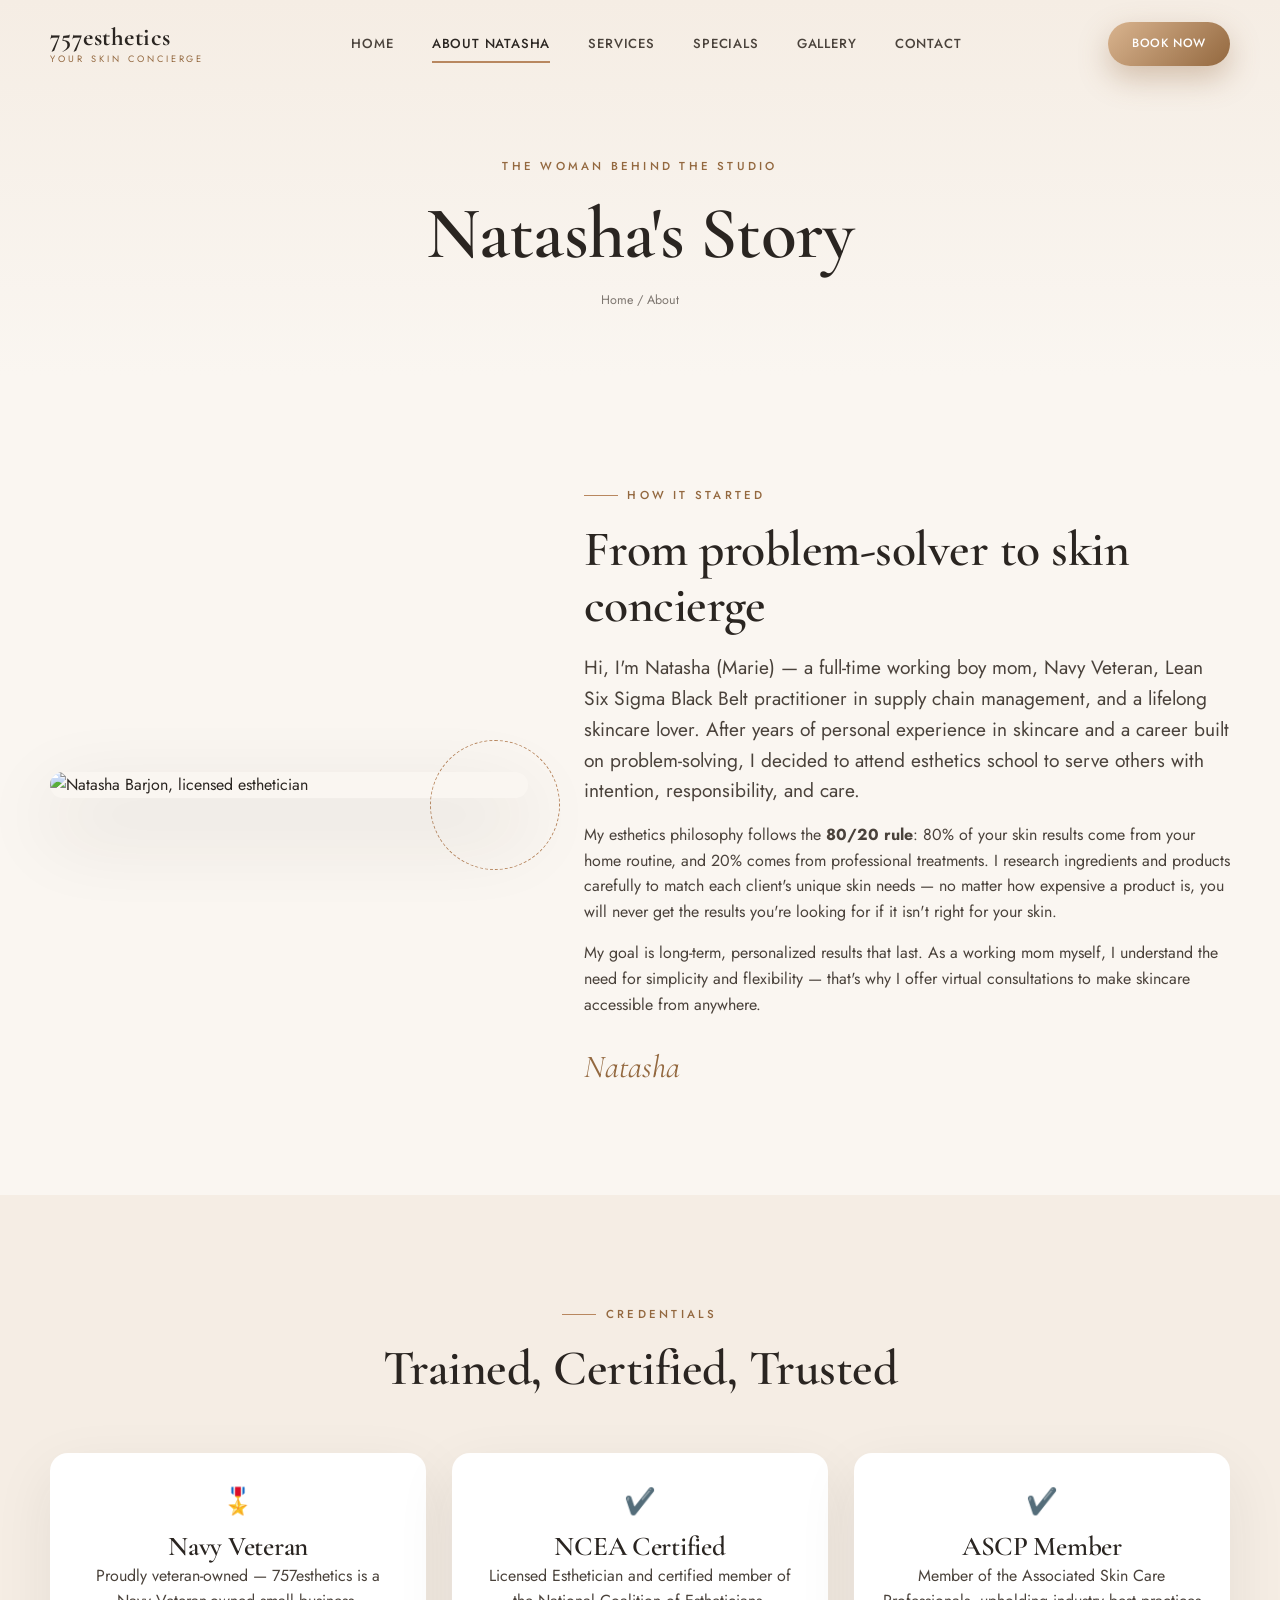
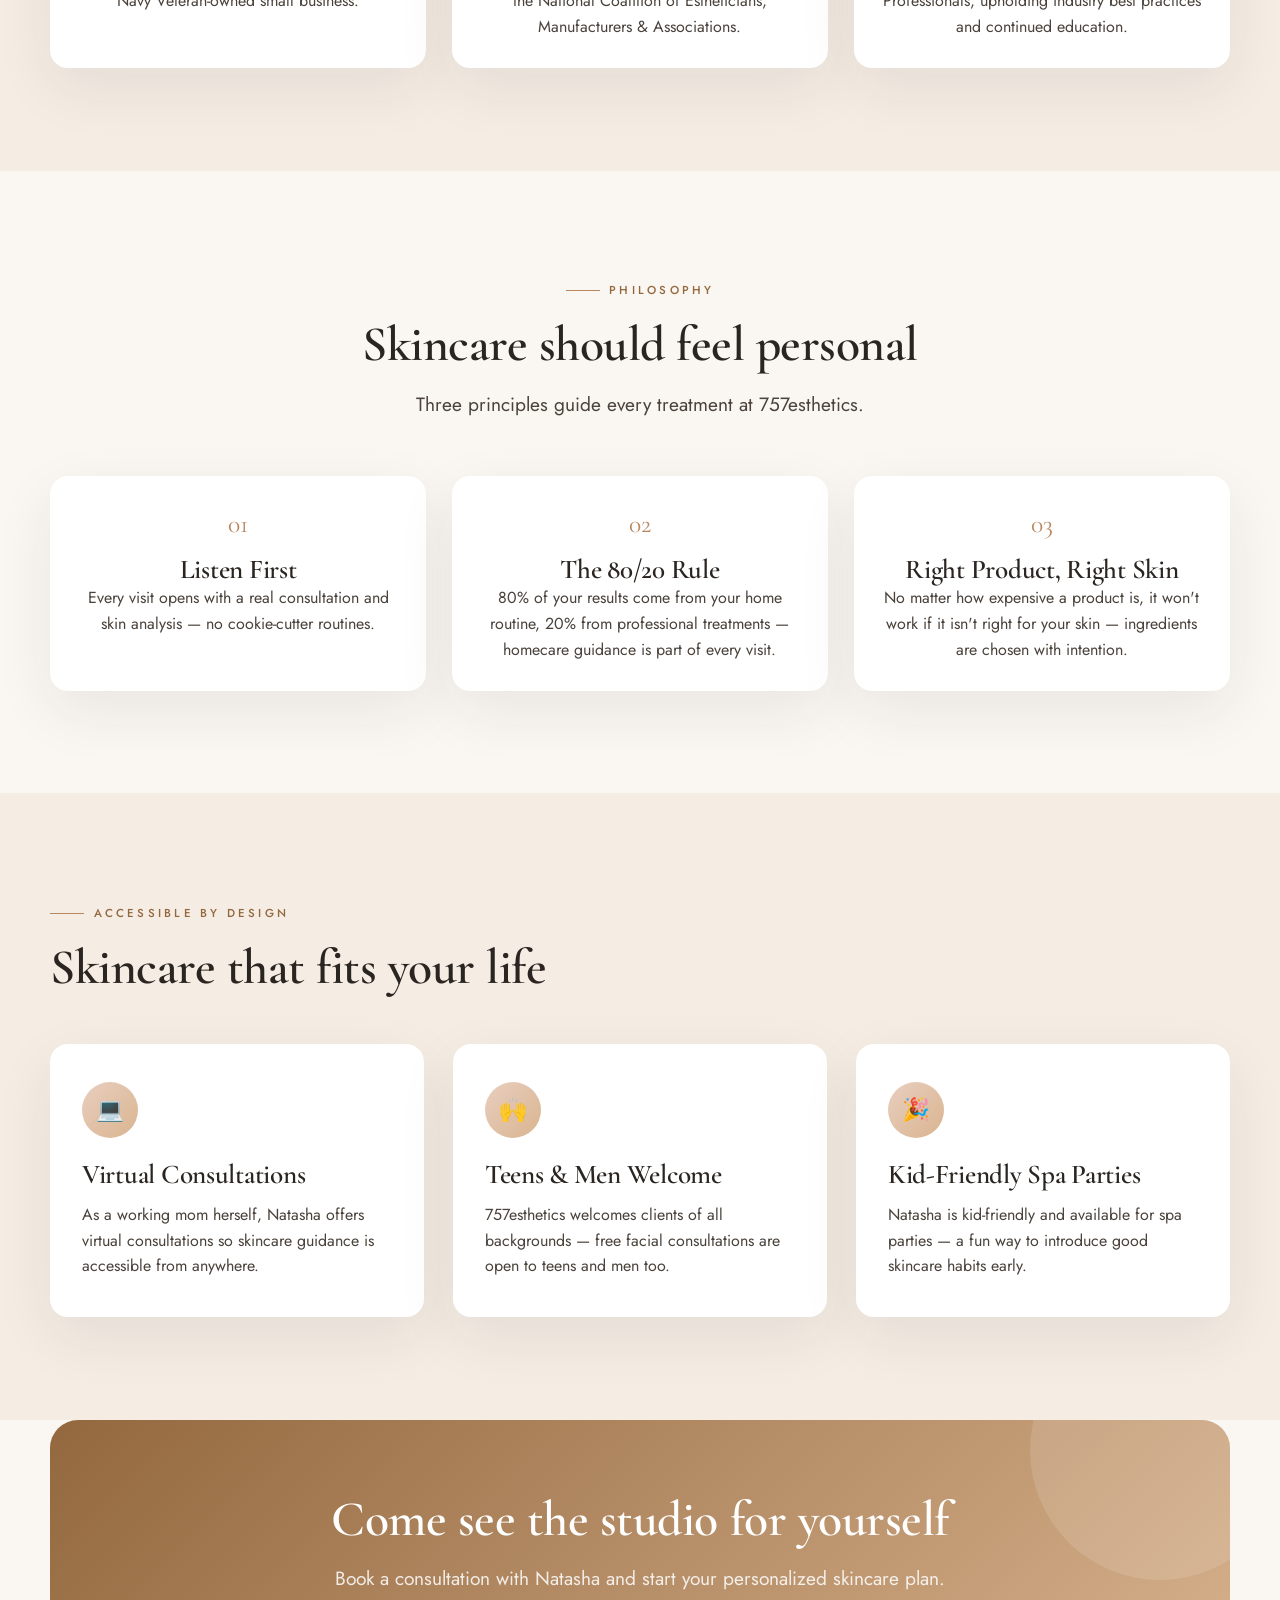
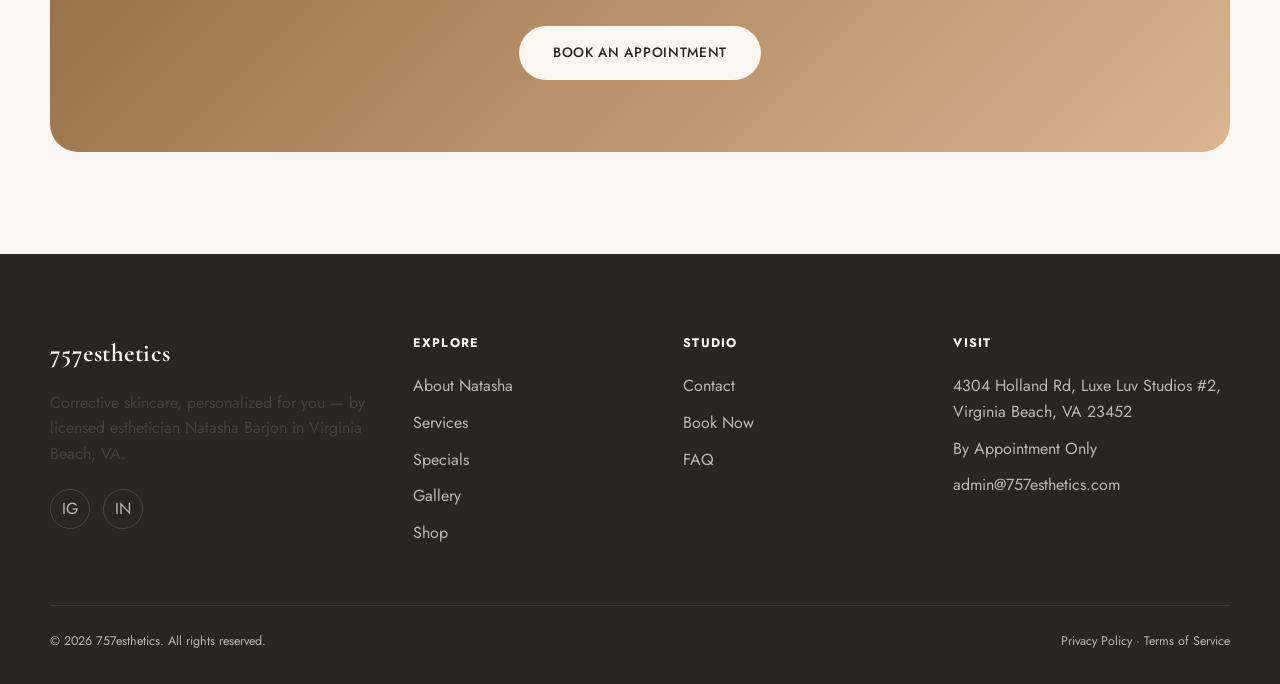
==== about.html @ 91fe48fa "Fix mobile UX bugs, contrast issues, and add shop section - Fix a real contrast bug: .section-dark f" ====
<!DOCTYPE html>
<html lang="en">
<head>
<meta charset="UTF-8" />
<meta name="viewport" content="width=device-width, initial-scale=1.0" />
<title>About Natasha Barjon | 757esthetics</title>
<meta name="description" content="Meet Natasha Barjon — Navy Veteran, licensed esthetician, NCEA Certified and ASCP Member, and founder of 757esthetics in Virginia Beach, VA." />
<link rel="icon" href="data:image/svg+xml,%3Csvg xmlns='http://www.w3.org/2000/svg' viewBox='0 0 100 100'%3E%3Ccircle cx='50' cy='50' r='46' fill='%232a2521'/%3E%3Ctext x='50' y='66' font-size='58' text-anchor='middle' fill='%23d9b48f' font-family='Georgia,serif'%3E7%3C/text%3E%3C/svg%3E" />
<link rel="preconnect" href="https://fonts.googleapis.com" />
<link rel="preconnect" href="https://fonts.gstatic.com" crossorigin />
<link href="https://fonts.googleapis.com/css2?family=Cormorant+Garamond:ital,wght@0,500;0,600;0,700;1,600&family=Jost:wght@300;400;500;600&display=swap" rel="stylesheet" />
<link rel="stylesheet" href="assets/css/style.css" />
</head>
<body>

<header class="site-header">
  <div class="container">
    <a href="index.html" class="brand">
      <span class="brand-name">757esthetics</span>
      <span class="brand-sub">Your Skin Concierge</span>
    </a>
    <nav class="nav-desktop">
      <a href="index.html">Home</a>
      <a href="about.html">About Natasha</a>
      <a href="services.html">Services</a>
      <a href="events.html">Specials</a>
      <a href="gallery.html">Gallery</a>
      <a href="contact.html">Contact</a>
    </nav>
    <div class="header-cta">
      <a href="contact.html#book" class="btn btn-primary btn-sm">Book Now</a>
    </div>
    <button class="hamburger" aria-label="Toggle menu" aria-expanded="false">
      <span></span><span></span><span></span>
    </button>
  </div>
</header>

<div class="mobile-nav-backdrop"></div>
<nav class="mobile-nav" aria-label="Mobile navigation">
  <a href="index.html">Home</a>
  <a href="about.html">About Natasha</a>
  <a href="services.html">Services</a>
  <a href="events.html">Specials</a>
  <a href="gallery.html">Gallery</a>
  <a href="contact.html">Contact</a>
  <div class="mobile-nav-foot">
    <a href="contact.html#book" class="btn btn-primary btn-block">Book Now</a>
    <div class="mobile-nav-social">
      <a href="https://www.instagram.com/757esthetics/" aria-label="Instagram" target="_blank" rel="noopener">IG</a>
      <a href="http://www.linkedin.com/in/nbarjon" aria-label="LinkedIn" target="_blank" rel="noopener">IN</a>
    </div>
  </div>
</nav>

<section class="page-hero">
  <div class="container">
    <div class="eyebrow">The Woman Behind The Studio</div>
    <h1>Natasha's Story</h1>
    <div class="breadcrumb"><a href="index.html">Home</a> / About</div>
  </div>
</section>

<section class="section">
  <div class="container story-grid reveal">
    <div class="story-portrait">
      <img src="https://static.wixstatic.com/media/c034ae_4784bb22a6c442288a87ab8ae050076b~mv2.jpeg" alt="Natasha Barjon, licensed esthetician" loading="lazy" />
      <div class="ring"></div>
    </div>
    <div>
      <div class="eyebrow">How It Started</div>
      <h2>From problem-solver to skin concierge</h2>
      <p class="lede" style="margin-top:1.2rem;">
        Hi, I'm Natasha (Marie) — a full-time working boy mom, Navy Veteran, Lean Six
        Sigma Black Belt practitioner in supply chain management, and a lifelong
        skincare lover. After years of personal experience in skincare and a career
        built on problem-solving, I decided to attend esthetics school to serve others
        with intention, responsibility, and care.
      </p>
      <p style="margin-top:1rem;">
        My esthetics philosophy follows the <strong>80/20 rule</strong>: 80% of your
        skin results come from your home routine, and 20% comes from professional
        treatments. I research ingredients and products carefully to match each
        client's unique skin needs — no matter how expensive a product is, you will
        never get the results you're looking for if it isn't right for your skin.
      </p>
      <p style="margin-top:1rem;">
        My goal is long-term, personalized results that last. As a working mom myself,
        I understand the need for simplicity and flexibility — that's why I offer
        virtual consultations to make skincare accessible from anywhere.
      </p>
      <div class="signature">Natasha</div>
    </div>
  </div>
</section>

<section class="section section-alt">
  <div class="container">
    <div class="section-head reveal">
      <div class="eyebrow" style="justify-content:center;">Credentials</div>
      <h2>Trained, Certified, Trusted</h2>
    </div>
    <div class="value-list reveal-stagger">
      <div class="value-item">
        <span class="num">🎖️</span>
        <h3>Navy Veteran</h3>
        <p>Proudly veteran-owned — 757esthetics is a Navy Veteran-owned small business.</p>
      </div>
      <div class="value-item">
        <span class="num">✔️</span>
        <h3>NCEA Certified</h3>
        <p>Licensed Esthetician and certified member of the National Coalition of Estheticians, Manufacturers &amp; Associations.</p>
      </div>
      <div class="value-item">
        <span class="num">✔️</span>
        <h3>ASCP Member</h3>
        <p>Member of the Associated Skin Care Professionals, upholding industry best practices and continued education.</p>
      </div>
    </div>
  </div>
</section>

<section class="section">
  <div class="container">
    <div class="section-head reveal">
      <div class="eyebrow" style="justify-content:center;">Philosophy</div>
      <h2>Skincare should feel personal</h2>
      <p class="lede" style="margin:1rem auto 0;">Three principles guide every treatment at 757esthetics.</p>
    </div>
    <div class="value-list reveal-stagger">
      <div class="value-item">
        <span class="num">01</span>
        <h3>Listen First</h3>
        <p>Every visit opens with a real consultation and skin analysis — no cookie-cutter routines.</p>
      </div>
      <div class="value-item">
        <span class="num">02</span>
        <h3>The 80/20 Rule</h3>
        <p>80% of your results come from your home routine, 20% from professional treatments — homecare guidance is part of every visit.</p>
      </div>
      <div class="value-item">
        <span class="num">03</span>
        <h3>Right Product, Right Skin</h3>
        <p>No matter how expensive a product is, it won't work if it isn't right for your skin — ingredients are chosen with intention.</p>
      </div>
    </div>
  </div>
</section>

<section class="section section-alt">
  <div class="container">
    <div class="section-head left reveal">
      <div class="eyebrow">Accessible By Design</div>
      <h2>Skincare that fits your life</h2>
    </div>
    <div class="grid-3 reveal-stagger">
      <div class="service-card">
        <div class="icon">💻</div>
        <h3>Virtual Consultations</h3>
        <p>As a working mom herself, Natasha offers virtual consultations so skincare guidance is accessible from anywhere.</p>
      </div>
      <div class="service-card">
        <div class="icon">🙌</div>
        <h3>Teens &amp; Men Welcome</h3>
        <p>757esthetics welcomes clients of all backgrounds — free facial consultations are open to teens and men too.</p>
      </div>
      <div class="service-card">
        <div class="icon">🎉</div>
        <h3>Kid-Friendly Spa Parties</h3>
        <p>Natasha is kid-friendly and available for spa parties — a fun way to introduce good skincare habits early.</p>
      </div>
    </div>
  </div>
</section>

<section class="section" style="padding-top:0;">
  <div class="container">
    <div class="cta-band reveal">
      <h2>Come see the studio for yourself</h2>
      <p class="lede" style="margin-inline:auto;">Book a consultation with Natasha and start your personalized skincare plan.</p>
      <a href="contact.html#book" class="btn btn-light">Book an Appointment</a>
    </div>
  </div>
</section>

<footer class="site-footer">
  <div class="container">
    <div class="footer-grid">
      <div class="footer-brand">
        <span class="brand-name">757esthetics</span>
        <p style="margin-top:1rem;max-width:32ch;">Corrective skincare, personalized for you — by licensed esthetician Natasha Barjon in Virginia Beach, VA.</p>
        <div class="footer-social">
          <a href="https://www.instagram.com/757esthetics/" aria-label="Instagram" target="_blank" rel="noopener">IG</a>
          <a href="http://www.linkedin.com/in/nbarjon" aria-label="LinkedIn" target="_blank" rel="noopener">IN</a>
        </div>
      </div>
      <div>
        <h5>Explore</h5>
        <ul>
          <li><a href="about.html">About Natasha</a></li>
          <li><a href="services.html">Services</a></li>
          <li><a href="events.html">Specials</a></li>
          <li><a href="gallery.html">Gallery</a></li>
          <li><a href="https://www.757esthetics.com/category/all-products" target="_blank" rel="noopener">Shop</a></li>
        </ul>
      </div>
      <div>
        <h5>Studio</h5>
        <ul>
          <li><a href="contact.html">Contact</a></li>
          <li><a href="contact.html#book">Book Now</a></li>
          <li><a href="contact.html#faq">FAQ</a></li>
        </ul>
      </div>
      <div>
        <h5>Visit</h5>
        <ul>
          <li>4304 Holland Rd, Luxe Luv Studios #2, Virginia Beach, VA 23452</li>
          <li>By Appointment Only</li>
          <li>admin@757esthetics.com</li>
        </ul>
      </div>
    </div>
    <div class="footer-bottom">
      <span>© <span id="year"></span> 757esthetics. All rights reserved.</span>
      <span><a href="privacy.html">Privacy Policy</a> · <a href="terms.html">Terms of Service</a></span>
    </div>
  </div>
</footer>

<script>document.getElementById('year').textContent = new Date().getFullYear();</script>
<script src="assets/js/main.js"></script>
</body>
</html>
---- assets/css/style.css ----
/* ===========================================================
   757 Esthetics — Premium Rebrand
   Design system: warm ivory + charcoal + rose-gold accent
   =========================================================== */

:root {
  --ivory: #faf6f1;
  --ivory-deep: #f2eaf2;
  --cream: #f5ede4;
  --charcoal: #2a2521;
  --charcoal-soft: #4a423b;
  --rose-gold: #b8875f;
  --rose-gold-light: #d9b48f;
  --rose-gold-dark: #93683f;
  --blush: #e9cfc0;
  --white: #ffffff;
  --line: rgba(42, 37, 33, 0.1);
  --shadow-soft: 0 20px 60px rgba(42, 37, 33, 0.08);
  --shadow-lift: 0 30px 80px rgba(42, 37, 33, 0.16);
  --radius-lg: 28px;
  --radius-md: 18px;
  --radius-sm: 10px;
  --ff-display: "Cormorant Garamond", "Times New Roman", serif;
  --ff-body: "Jost", "Helvetica Neue", Arial, sans-serif;
  --ease: cubic-bezier(0.22, 1, 0.36, 1);
}

* { margin: 0; padding: 0; box-sizing: border-box; }

html {
  scroll-behavior: smooth;
  background: var(--ivory);
  overflow-x: hidden;
  width: 100%;
}

body {
  font-family: var(--ff-body);
  color: var(--charcoal);
  background: var(--ivory);
  line-height: 1.6;
  overflow-x: hidden;
  width: 100%;
  max-width: 100vw;
  overscroll-behavior-x: none;
  -webkit-font-smoothing: antialiased;
}

img { max-width: 100%; display: block; }
a { color: inherit; text-decoration: none; }
ul { list-style: none; }
button { font-family: inherit; cursor: pointer; border: none; background: none; }
input, textarea, select { font-family: inherit; }

.container {
  width: min(1180px, 100% - 3rem);
  margin-inline: auto;
}

section { position: relative; }

.eyebrow {
  display: inline-flex;
  align-items: center;
  gap: 0.6rem;
  font-family: var(--ff-body);
  font-size: 0.72rem;
  letter-spacing: 0.28em;
  text-transform: uppercase;
  color: var(--rose-gold-dark);
  font-weight: 500;
  margin-bottom: 1.1rem;
}
.eyebrow::before {
  content: "";
  width: 34px;
  height: 1px;
  background: var(--rose-gold);
}

h1, h2, h3, h4 {
  font-family: var(--ff-display);
  font-weight: 600;
  color: var(--charcoal);
  line-height: 1.12;
  letter-spacing: -0.01em;
}

h1 { font-size: clamp(2.6rem, 6vw, 4.6rem); }
h2 { font-size: clamp(2rem, 4.2vw, 3.1rem); }
h3 { font-size: clamp(1.35rem, 2.4vw, 1.7rem); }

p { color: var(--charcoal-soft); }
.lede { font-size: clamp(1.05rem, 1.6vw, 1.2rem); max-width: 56ch; }

.section-head {
  max-width: 680px;
  margin: 0 auto 3.5rem;
  text-align: center;
}
.section-head.left { margin: 0 0 3rem; text-align: left; }

/* ---------- Buttons ---------- */
.btn {
  position: relative;
  display: inline-flex;
  align-items: center;
  justify-content: center;
  gap: 0.55rem;
  padding: 1rem 2.1rem;
  border-radius: 999px;
  font-size: 0.85rem;
  font-weight: 500;
  letter-spacing: 0.05em;
  text-transform: uppercase;
  white-space: nowrap;
  transition: transform 0.45s var(--ease), box-shadow 0.45s var(--ease), background 0.3s ease, color 0.3s ease;
  min-height: 48px;
}
.btn-primary {
  background: linear-gradient(135deg, var(--rose-gold-light), var(--rose-gold-dark));
  color: var(--white);
  box-shadow: 0 12px 30px rgba(147, 104, 63, 0.35);
}
.btn-primary:hover { transform: translateY(-3px); box-shadow: 0 18px 40px rgba(147, 104, 63, 0.45); }
.btn-ghost {
  background: transparent;
  color: var(--charcoal);
  border: 1px solid var(--line);
}
.btn-ghost:hover { background: var(--charcoal); color: var(--ivory); border-color: var(--charcoal); }
.btn-light {
  background: var(--ivory);
  color: var(--charcoal);
}
.btn-light:hover { transform: translateY(-3px); box-shadow: 0 18px 40px rgba(0,0,0,0.18); }
.btn-block { width: 100%; }
.btn-sm { padding: 0.8rem 1.5rem; font-size: 0.75rem; min-height: 42px; }

/* ---------- Header ---------- */
.site-header {
  position: fixed;
  top: 0; left: 0; right: 0;
  z-index: 500;
  padding: 1.35rem 0;
  transition: padding 0.4s var(--ease), background 0.4s var(--ease), box-shadow 0.4s var(--ease);
}
.promo-bar {
  background: var(--charcoal);
  text-align: center;
  overflow: hidden;
  max-height: 44px;
  transition: max-height 0.4s var(--ease), padding 0.4s var(--ease), opacity 0.3s ease;
  padding: 0.6rem 1rem;
}
.promo-bar a {
  color: var(--rose-gold-light);
  font-size: 0.78rem;
  letter-spacing: 0.02em;
  white-space: nowrap;
}
.promo-bar strong { color: var(--ivory); }
.site-header.is-scrolled .promo-bar { max-height: 0; padding: 0 1rem; opacity: 0; }

@media (max-width: 560px) {
  .promo-bar a { font-size: 0.7rem; }
  .promo-bar .promo-extra { display: none; }
}
.site-header .container {
  display: flex;
  align-items: center;
  justify-content: space-between;
  gap: 1rem;
}
.site-header.is-scrolled {
  padding: 0.75rem 0;
  background: rgba(250, 246, 241, 0.88);
  backdrop-filter: blur(14px) saturate(140%);
  box-shadow: 0 10px 30px rgba(42,37,33,0.06);
}
.brand {
  display: flex;
  flex-direction: column;
  line-height: 1;
  z-index: 620;
}
.brand-name {
  font-family: var(--ff-display);
  font-size: 1.55rem;
  font-weight: 700;
  letter-spacing: 0.02em;
  color: var(--charcoal);
}
.brand-sub {
  font-size: 0.58rem;
  letter-spacing: 0.32em;
  text-transform: uppercase;
  color: var(--rose-gold-dark);
  margin-top: 0.3rem;
}

.nav-desktop {
  display: flex;
  align-items: center;
  gap: 2.4rem;
}
.nav-desktop a {
  position: relative;
  font-size: 0.82rem;
  letter-spacing: 0.06em;
  text-transform: uppercase;
  font-weight: 500;
  color: var(--charcoal-soft);
  padding: 0.4rem 0;
  transition: color 0.3s ease;
}
.nav-desktop a::after {
  content: "";
  position: absolute;
  left: 0; bottom: -2px;
  width: 0; height: 1.5px;
  background: var(--rose-gold);
  transition: width 0.35s var(--ease);
}
.nav-desktop a:hover, .nav-desktop a.active { color: var(--charcoal); }
.nav-desktop a:hover::after, .nav-desktop a.active::after { width: 100%; }

.header-cta { display: flex; align-items: center; gap: 1rem; }

/* Hamburger (mobile) */
.hamburger {
  display: none;
  position: relative;
  width: 44px;
  height: 44px;
  z-index: 620;
  align-items: center;
  justify-content: center;
}
.hamburger span {
  position: absolute;
  left: 11px;
  width: 22px;
  height: 2px;
  background: var(--charcoal);
  border-radius: 2px;
  transition: transform 0.35s var(--ease), opacity 0.25s ease, top 0.25s ease;
}
.hamburger span:nth-child(1) { top: 16px; }
.hamburger span:nth-child(2) { top: 22px; }
.hamburger span:nth-child(3) { top: 28px; }
.hamburger[aria-expanded="true"] span:nth-child(1) { top: 22px; transform: rotate(45deg); }
.hamburger[aria-expanded="true"] span:nth-child(2) { opacity: 0; }
.hamburger[aria-expanded="true"] span:nth-child(3) { top: 22px; transform: rotate(-45deg); }

.mobile-nav-backdrop {
  position: fixed;
  inset: 0;
  z-index: 590;
  background: rgba(20, 17, 15, 0.45);
  opacity: 0;
  visibility: hidden;
  transition: opacity 0.4s ease, visibility 0.4s ease;
}
.mobile-nav-backdrop.is-open { opacity: 1; visibility: visible; }

.mobile-nav {
  position: fixed;
  top: 0; right: 0; bottom: 0;
  width: min(320px, 82vw);
  z-index: 600;
  background: var(--ivory);
  box-shadow: -20px 0 50px rgba(42, 37, 33, 0.18);
  display: flex;
  flex-direction: column;
  padding: 5.5rem 1.8rem 2rem;
  transform: translateX(100%);
  transition: transform 0.45s var(--ease);
  visibility: hidden;
  overflow-y: auto;
}
.mobile-nav.is-open { transform: translateX(0); visibility: visible; }
.mobile-nav a {
  display: block;
  font-family: var(--ff-display);
  font-size: 1.35rem;
  font-weight: 600;
  color: var(--charcoal);
  padding: 0.85rem 0;
  border-bottom: 1px solid var(--line);
  opacity: 0;
  transform: translateY(12px);
  transition: opacity 0.4s ease, transform 0.4s ease, color 0.3s ease;
}
.mobile-nav a:hover, .mobile-nav a.active { color: var(--rose-gold-dark); }
.mobile-nav.is-open a { opacity: 1; transform: translateY(0); }
.mobile-nav.is-open a:nth-child(1) { transition-delay: 0.06s; }
.mobile-nav.is-open a:nth-child(2) { transition-delay: 0.1s; }
.mobile-nav.is-open a:nth-child(3) { transition-delay: 0.14s; }
.mobile-nav.is-open a:nth-child(4) { transition-delay: 0.18s; }
.mobile-nav.is-open a:nth-child(5) { transition-delay: 0.22s; }
.mobile-nav.is-open a:nth-child(6) { transition-delay: 0.26s; }
.mobile-nav-foot {
  margin-top: 1.6rem;
  padding-top: 1.6rem;
  border-top: 1px solid var(--line);
  display: flex;
  flex-direction: column;
  gap: 1rem;
}
.mobile-nav-social {
  display: flex;
  gap: 1rem;
  margin-top: 0.4rem;
}
.mobile-nav-social a {
  width: 40px; height: 40px;
  border: 1px solid var(--line);
  border-radius: 50%;
  display: flex; align-items: center; justify-content: center;
  border-bottom: none;
  color: var(--charcoal-soft);
  font-size: 0.75rem;
}
body.nav-locked { overflow: hidden; }

/* ---------- Hero ---------- */
.hero {
  min-height: 100svh;
  display: flex;
  align-items: center;
  position: relative;
  padding-top: 7.5rem;
  overflow: hidden;
  background: var(--charcoal);
  color: var(--ivory);
}
.hero-bg {
  position: absolute;
  inset: 0;
  background:
    radial-gradient(circle at 18% 20%, rgba(184,135,95,0.35), transparent 55%),
    radial-gradient(circle at 82% 78%, rgba(217,180,143,0.25), transparent 50%),
    linear-gradient(160deg, #201b17 0%, #2a2521 55%, #201b17 100%);
}
.blob {
  position: absolute;
  border-radius: 50%;
  filter: blur(60px);
  opacity: 0.55;
  animation: float 14s ease-in-out infinite;
}
.blob-1 { width: 420px; height: 420px; background: radial-gradient(circle, rgba(217,180,143,0.5), transparent 70%); top: -10%; left: -8%; }
.blob-2 { width: 340px; height: 340px; background: radial-gradient(circle, rgba(184,135,95,0.45), transparent 70%); bottom: -12%; right: -6%; animation-delay: -6s; }
.blob-3 { width: 260px; height: 260px; background: radial-gradient(circle, rgba(233,207,192,0.35), transparent 70%); top: 40%; left: 60%; animation-delay: -3s; }

@keyframes float {
  0%, 100% { transform: translate(0,0) scale(1); }
  50% { transform: translate(30px,-24px) scale(1.08); }
}

.hero-grain {
  position: absolute; inset: 0;
  background-image: url("data:image/svg+xml,%3Csvg xmlns='http://www.w3.org/2000/svg' width='120' height='120'%3E%3Cfilter id='n'%3E%3CfeTurbulence type='fractalNoise' baseFrequency='0.9' numOctaves='2' stitchTiles='stitch'/%3E%3C/filter%3E%3Crect width='100%25' height='100%25' filter='url(%23n)' opacity='0.04'/%3E%3C/svg%3E");
  mix-blend-mode: overlay;
  pointer-events: none;
}

.hero-content {
  position: relative;
  z-index: 5;
  display: grid;
  grid-template-columns: 1.2fr 0.9fr;
  gap: 3rem;
  align-items: center;
  width: min(1180px, 100% - 3rem);
  margin-inline: auto;
}
.hero-eyebrow {
  display: inline-flex; align-items: center; gap: 0.7rem;
  font-size: 0.72rem; letter-spacing: 0.3em; text-transform: uppercase;
  color: var(--rose-gold-light); margin-bottom: 1.4rem;
  opacity: 0; animation: reveal-up 0.9s var(--ease) forwards; animation-delay: 0.1s;
}
.hero h1 {
  color: var(--ivory);
  opacity: 0; animation: reveal-up 1s var(--ease) forwards; animation-delay: 0.25s;
}
.hero h1 em { color: var(--rose-gold-light); font-style: italic; }
.hero p.lede {
  color: rgba(250,246,241,0.78);
  margin-top: 1.4rem;
  opacity: 0; animation: reveal-up 1s var(--ease) forwards; animation-delay: 0.4s;
}
.hero-actions {
  display: flex; flex-wrap: wrap; gap: 1rem; margin-top: 2.2rem;
  opacity: 0; animation: reveal-up 1s var(--ease) forwards; animation-delay: 0.55s;
}
.hero-stats {
  display: flex; gap: 2.2rem; margin-top: 3rem;
  opacity: 0; animation: reveal-up 1s var(--ease) forwards; animation-delay: 0.7s;
}
.hero-stats div strong {
  display: block; font-family: var(--ff-display); font-size: 2rem; color: var(--ivory);
}
.hero-stats div span { font-size: 0.72rem; letter-spacing: 0.08em; text-transform: uppercase; color: rgba(250,246,241,0.55); }

.hero-portrait {
  position: relative;
  opacity: 0; animation: reveal-scale 1.1s var(--ease) forwards; animation-delay: 0.35s;
}
.hero-portrait .frame {
  position: relative;
  border-radius: var(--radius-lg);
  overflow: hidden;
  aspect-ratio: 4/5;
  box-shadow: var(--shadow-lift);
}
.hero-portrait .frame img { width: 100%; height: 100%; object-fit: cover; }
.hero-portrait .badge {
  position: absolute;
  bottom: -1.4rem; left: -1.4rem;
  background: var(--ivory);
  color: var(--charcoal);
  padding: 1.1rem 1.4rem;
  border-radius: var(--radius-md);
  box-shadow: var(--shadow-soft);
  display: flex; align-items: center; gap: 0.8rem;
  animation: float-badge 5s ease-in-out infinite;
}
.hero-portrait .badge strong { font-family: var(--ff-display); font-size: 1.4rem; display:block; }
.hero-portrait .badge span { font-size: 0.65rem; letter-spacing: 0.06em; text-transform: uppercase; color: var(--charcoal-soft); }
@keyframes float-badge { 0%,100% { transform: translateY(0);} 50% { transform: translateY(-10px);} }

.scroll-cue {
  position: absolute;
  bottom: 2.2rem; left: 50%;
  transform: translateX(-50%);
  display: flex; flex-direction: column; align-items: center; gap: 0.5rem;
  color: rgba(250,246,241,0.6);
  font-size: 0.65rem; letter-spacing: 0.2em; text-transform: uppercase;
  z-index: 5;
}
.scroll-cue .line { width: 1px; height: 34px; background: linear-gradient(rgba(250,246,241,0.7), transparent); animation: scroll-line 2s ease-in-out infinite; }
@keyframes scroll-line { 0% { transform: scaleY(0); transform-origin: top; } 50% { transform: scaleY(1); transform-origin: top; } 51% { transform-origin: bottom; } 100% { transform: scaleY(0); transform-origin: bottom; } }

@keyframes reveal-up {
  from { opacity: 0; transform: translateY(26px); }
  to { opacity: 1; transform: translateY(0); }
}
@keyframes reveal-scale {
  from { opacity: 0; transform: scale(0.94); }
  to { opacity: 1; transform: scale(1); }
}

/* ---------- Reveal on scroll ---------- */
.reveal { opacity: 0; transform: translateY(34px); transition: opacity 0.9s var(--ease), transform 0.9s var(--ease); }
.reveal.is-visible { opacity: 1; transform: translateY(0); }
.reveal-stagger > * { opacity: 0; transform: translateY(30px); transition: opacity 0.8s var(--ease), transform 0.8s var(--ease); }
.reveal-stagger.is-visible > * { opacity: 1; transform: translateY(0); }
.reveal-stagger.is-visible > *:nth-child(1){transition-delay:0.05s}
.reveal-stagger.is-visible > *:nth-child(2){transition-delay:0.15s}
.reveal-stagger.is-visible > *:nth-child(3){transition-delay:0.25s}
.reveal-stagger.is-visible > *:nth-child(4){transition-delay:0.35s}
.reveal-stagger.is-visible > *:nth-child(5){transition-delay:0.45s}
.reveal-stagger.is-visible > *:nth-child(6){transition-delay:0.55s}

/* ---------- Marquee ---------- */
.marquee-wrap {
  background: var(--charcoal);
  color: var(--rose-gold-light);
  padding: 1.1rem 0;
  overflow: hidden;
  white-space: nowrap;
}
.marquee-track { display: inline-flex; gap: 3rem; animation: marquee 26s linear infinite; }
.marquee-track span { font-family: var(--ff-display); font-style: italic; font-size: 1.1rem; letter-spacing: 0.02em; display: inline-flex; align-items: center; gap: 3rem; }
.marquee-track span::after { content: "✦"; color: var(--rose-gold); font-size: 0.9rem; }
@keyframes marquee { from { transform: translateX(0); } to { transform: translateX(-50%); } }

/* ---------- Generic section paddings ---------- */
.section { padding: clamp(4.5rem, 8vw, 8rem) 0; }
.section-alt { background: var(--cream); }
.section-dark { background: var(--charcoal); color: var(--ivory); }
.section-dark p { color: rgba(250,246,241,0.7); }
.section-dark h2, .section-dark h3 { color: var(--ivory); }
.section-dark .eyebrow { color: var(--rose-gold-light); }
.section-dark .eyebrow::before { background: var(--rose-gold-light); }

/* Cards keep dark-on-light text even when placed inside a dark section */
.section-dark .value-item,
.section-dark .service-card,
.section-dark .info-card,
.section-dark .service-detail,
.section-dark .form-card {
  color: var(--charcoal-soft);
}
.section-dark .value-item h3,
.section-dark .service-card h3,
.section-dark .info-card h4,
.section-dark .service-detail h3,
.section-dark .form-card h3 {
  color: var(--charcoal);
}
.section-dark .value-item p,
.section-dark .service-card p,
.section-dark .info-card p,
.section-dark .service-detail p,
.section-dark .form-card p {
  color: var(--charcoal-soft);
}

/* ---------- Cards: Services ---------- */
.grid-3 { display: grid; grid-template-columns: repeat(3, 1fr); gap: 1.8rem; }
.grid-2 { display: grid; grid-template-columns: repeat(2, 1fr); gap: 1.8rem; }
.grid-4 { display: grid; grid-template-columns: repeat(4, 1fr); gap: 1.5rem; }

.service-card {
  background: var(--white);
  border-radius: var(--radius-md);
  padding: 2.4rem 2rem;
  box-shadow: var(--shadow-soft);
  transition: transform 0.5s var(--ease), box-shadow 0.5s var(--ease);
  position: relative;
  overflow: hidden;
}
.service-card::before {
  content: "";
  position: absolute; top: 0; left: 0; right: 0; height: 3px;
  background: linear-gradient(90deg, var(--rose-gold-light), var(--rose-gold-dark));
  transform: scaleX(0); transform-origin: left;
  transition: transform 0.5s var(--ease);
}
.service-card:hover { transform: translateY(-10px); box-shadow: var(--shadow-lift); }
.service-card:hover::before { transform: scaleX(1); }
.service-card .icon {
  width: 56px; height: 56px; border-radius: 50%;
  background: linear-gradient(135deg, var(--blush), var(--rose-gold-light));
  display: flex; align-items: center; justify-content: center;
  margin-bottom: 1.4rem;
  font-size: 1.4rem;
}
.service-card h3 { margin-bottom: 0.7rem; }
.service-card .price {
  margin-top: 1.2rem;
  font-family: var(--ff-display);
  font-size: 1.2rem;
  color: var(--rose-gold-dark);
}
.service-card a.card-link {
  display: inline-flex; align-items: center; gap: 0.4rem;
  margin-top: 1.2rem; font-size: 0.78rem; letter-spacing: 0.05em; text-transform: uppercase;
  font-weight: 500; color: var(--charcoal);
  border-bottom: 1px solid var(--charcoal);
  padding-bottom: 2px;
  transition: gap 0.3s ease, color 0.3s ease, border-color 0.3s ease;
}
.service-card a.card-link:hover { gap: 0.7rem; color: var(--rose-gold-dark); border-color: var(--rose-gold-dark); }

/* ---------- Full service list (services page) ---------- */
.service-detail {
  display: grid;
  grid-template-columns: 1fr 1fr;
  gap: 1rem 3rem;
  padding: 2.6rem 0;
  border-bottom: 1px solid var(--line);
  align-items: start;
}
.service-detail:first-of-type { border-top: 1px solid var(--line); }
.service-detail .name-row { display: flex; justify-content: space-between; gap: 1rem; align-items: baseline; }
.service-detail .name-row h3 { flex: 1; }
.service-detail .price-tag {
  font-family: var(--ff-display); font-size: 1.3rem; color: var(--rose-gold-dark); white-space: nowrap;
}
.service-detail .duration { font-size: 0.75rem; letter-spacing: 0.08em; text-transform: uppercase; color: var(--charcoal-soft); opacity: 0.7; margin-top: 0.3rem; }
.service-category-tag {
  display: inline-block;
  font-size: 0.7rem; letter-spacing: 0.15em; text-transform: uppercase;
  color: var(--rose-gold-dark);
  border: 1px solid var(--rose-gold-light);
  padding: 0.4rem 1rem;
  border-radius: 999px;
  margin-bottom: 1rem;
}

/* ---------- Testimonials ---------- */
.testimonial-slider { position: relative; max-width: 760px; margin: 0 auto; text-align: center; min-height: 260px; }
.testimonial-slide {
  position: absolute; inset: 0;
  opacity: 0; visibility: hidden; transform: translateY(14px);
  transition: opacity 0.6s var(--ease), transform 0.6s var(--ease), visibility 0.6s;
}
.testimonial-slide.is-active { opacity: 1; visibility: visible; transform: translateY(0); position: relative; }
.testimonial-slide .stars { color: var(--rose-gold); letter-spacing: 0.2rem; margin-bottom: 1.2rem; font-size: 1.1rem; }
.testimonial-slide p { font-family: var(--ff-display); font-size: clamp(1.2rem, 2.4vw, 1.6rem); color: var(--charcoal); font-style: italic; margin-bottom: 1.4rem; }
.testimonial-slide .who { font-size: 0.8rem; letter-spacing: 0.08em; text-transform: uppercase; color: var(--rose-gold-dark); }
.testimonial-dots { display: flex; justify-content: center; gap: 0.6rem; margin-top: 2rem; }
.testimonial-dots button { width: 9px; height: 9px; border-radius: 50%; background: var(--line); transition: background 0.3s ease, transform 0.3s ease; }
.testimonial-dots button.is-active { background: var(--rose-gold); transform: scale(1.3); }

/* ---------- Events ---------- */
.event-filters { display: flex; gap: 0.8rem; margin-bottom: 2.6rem; flex-wrap: wrap; }
.event-filters button {
  padding: 0.65rem 1.4rem; border-radius: 999px; border: 1px solid var(--line);
  font-size: 0.78rem; letter-spacing: 0.05em; text-transform: uppercase; font-weight: 500;
  color: var(--charcoal-soft); transition: all 0.3s ease;
}
.event-filters button.is-active, .event-filters button:hover { background: var(--charcoal); color: var(--ivory); border-color: var(--charcoal); }

.event-card {
  display: grid;
  grid-template-columns: 140px 1fr auto;
  gap: 1.6rem;
  align-items: center;
  background: var(--white);
  border-radius: var(--radius-md);
  padding: 1.8rem;
  box-shadow: var(--shadow-soft);
  margin-bottom: 1.3rem;
  transition: transform 0.4s var(--ease), box-shadow 0.4s var(--ease);
}
.event-card:hover { transform: translateY(-6px); box-shadow: var(--shadow-lift); }
.event-card.is-past { opacity: 0.55; }
.event-date {
  text-align: center;
  background: linear-gradient(160deg, var(--blush), var(--ivory));
  border-radius: var(--radius-sm);
  padding: 0.9rem 0.6rem;
}
.event-date .day { font-family: var(--ff-display); font-size: 2rem; line-height: 1; color: var(--rose-gold-dark); font-weight: 700; }
.event-date .month { font-size: 0.7rem; letter-spacing: 0.12em; text-transform: uppercase; color: var(--charcoal-soft); }
.event-info .tag { font-size: 0.68rem; letter-spacing: 0.12em; text-transform: uppercase; color: var(--rose-gold-dark); margin-bottom: 0.4rem; display:block; }
.event-info h3 { margin-bottom: 0.3rem; }
.event-info .meta { font-size: 0.82rem; color: var(--charcoal-soft); opacity: 0.75; }
.event-info .meta span { margin-right: 1rem; }

/* ---------- Gallery ---------- */
.gallery-grid {
  columns: 3 220px;
  column-gap: 1.2rem;
}
.gallery-grid figure {
  break-inside: avoid;
  margin-bottom: 1.2rem;
  border-radius: var(--radius-md);
  overflow: hidden;
  position: relative;
  cursor: pointer;
}
.gallery-grid img { width: 100%; transition: transform 0.6s var(--ease); }
.gallery-grid figure:hover img { transform: scale(1.06); }
.gallery-grid figure::after {
  content: "";
  position: absolute; inset: 0;
  background: linear-gradient(0deg, rgba(42,37,33,0.55), transparent 45%);
  opacity: 0; transition: opacity 0.4s ease;
}
.gallery-grid figure:hover::after { opacity: 1; }
.gallery-grid figcaption {
  position: absolute; left: 1rem; bottom: 1rem; right: 1rem;
  color: var(--ivory); font-size: 0.8rem; letter-spacing: 0.04em;
  opacity: 0; transform: translateY(8px);
  transition: opacity 0.4s ease, transform 0.4s ease;
}
.gallery-grid figure:hover figcaption { opacity: 1; transform: translateY(0); }

.lightbox {
  position: fixed; inset: 0; z-index: 900;
  background: rgba(20,17,15,0.94);
  display: flex; align-items: center; justify-content: center;
  opacity: 0; visibility: hidden; transition: opacity 0.4s ease, visibility 0.4s ease;
  padding: 2rem;
}
.lightbox.is-open { opacity: 1; visibility: visible; }
.lightbox img { max-width: min(900px, 90vw); max-height: 82vh; border-radius: var(--radius-sm); box-shadow: var(--shadow-lift); }
.lightbox-close {
  position: absolute; top: 1.6rem; right: 1.8rem;
  color: var(--ivory); font-size: 1.6rem; width: 46px; height: 46px;
  border: 1px solid rgba(255,255,255,0.3); border-radius: 50%;
  display: flex; align-items: center; justify-content: center;
}

/* ---------- About / story ---------- */
.story-grid {
  display: grid;
  grid-template-columns: 0.85fr 1.15fr;
  gap: 3.5rem;
  align-items: center;
}
.story-portrait { position: relative; }
.story-portrait img { border-radius: var(--radius-lg); box-shadow: var(--shadow-lift); }
.story-portrait .ring {
  position: absolute; width: 130px; height: 130px; border-radius: 50%;
  border: 1px dashed var(--rose-gold); top: -2rem; right: -2rem; z-index: -1;
  animation: spin 30s linear infinite;
}
@keyframes spin { to { transform: rotate(360deg); } }
.signature { font-family: var(--ff-display); font-style: italic; font-size: 2rem; color: var(--rose-gold-dark); margin-top: 1.5rem; }

.value-list { display: grid; grid-template-columns: repeat(3,1fr); gap: 1.6rem; margin-top: 2rem; }
.value-item { padding: 1.8rem; border-radius: var(--radius-md); background: var(--white); box-shadow: var(--shadow-soft); text-align:center; }
.value-item .num { font-family: var(--ff-display); font-size: 1.6rem; color: var(--rose-gold); display:block; margin-bottom: 0.6rem; }

/* Timeline */
.timeline { position: relative; margin-top: 1rem; padding-left: 2.2rem; }
.timeline::before { content:""; position:absolute; left: 6px; top: 6px; bottom: 6px; width: 1px; background: var(--line); }
.timeline-item { position: relative; padding-bottom: 2.4rem; }
.timeline-item::before {
  content: ""; position: absolute; left: -2.2rem; top: 3px;
  width: 13px; height: 13px; border-radius: 50%;
  background: var(--rose-gold); box-shadow: 0 0 0 4px var(--blush);
}
.timeline-item h4 { margin-bottom: 0.3rem; }
.timeline-item .yr { font-size: 0.75rem; letter-spacing: 0.1em; text-transform: uppercase; color: var(--rose-gold-dark); margin-bottom: 0.3rem; display:block; }

/* ---------- Stats band ---------- */
.stats-band { display: grid; grid-template-columns: repeat(4,1fr); gap: 2rem; text-align: center; }
.stats-band .stat strong { display:block; font-family: var(--ff-display); font-size: clamp(2.2rem,4vw,3.2rem); color: var(--rose-gold-light); }
.stats-band .stat span { font-size: 0.72rem; letter-spacing: 0.1em; text-transform: uppercase; color: rgba(250,246,241,0.6); }

/* ---------- FAQ accordion ---------- */
.accordion-item { border-bottom: 1px solid var(--line); }
.accordion-trigger {
  width: 100%; display: flex; justify-content: space-between; align-items: center;
  padding: 1.6rem 0; text-align: left; font-family: var(--ff-display); font-size: 1.2rem;
}
.accordion-trigger .plus { font-size: 1.4rem; color: var(--rose-gold); transition: transform 0.4s var(--ease); flex-shrink: 0; margin-left: 1rem; }
.accordion-item.is-open .plus { transform: rotate(45deg); }
.accordion-panel { max-height: 0; overflow: hidden; transition: max-height 0.5s var(--ease); }
.accordion-panel p { padding-bottom: 1.6rem; max-width: 62ch; }

/* ---------- Contact / booking ---------- */
.contact-grid { display: grid; grid-template-columns: 1fr 1fr; gap: 3rem; align-items: start; }
.info-card { background: var(--white); border-radius: var(--radius-md); padding: 2rem; box-shadow: var(--shadow-soft); display:flex; gap:1.1rem; align-items:flex-start; margin-bottom:1.2rem; }
.info-card .ico { width:46px; height:46px; border-radius:50%; background: linear-gradient(135deg, var(--blush), var(--rose-gold-light)); display:flex; align-items:center; justify-content:center; flex-shrink:0; }
.info-card h4 { margin-bottom: 0.3rem; }

.form-card { background: var(--white); border-radius: var(--radius-lg); padding: 2.6rem; box-shadow: var(--shadow-lift); }
.field { margin-bottom: 1.3rem; }
.field label { display:block; font-size: 0.75rem; letter-spacing: 0.08em; text-transform: uppercase; color: var(--charcoal-soft); margin-bottom: 0.5rem; }
.field input, .field select, .field textarea {
  width: 100%; padding: 0.95rem 1.1rem; border-radius: var(--radius-sm);
  border: 1px solid var(--line); background: var(--ivory);
  font-size: 0.95rem; transition: border-color 0.3s ease, box-shadow 0.3s ease;
}
.field input:focus, .field select:focus, .field textarea:focus {
  outline: none; border-color: var(--rose-gold); box-shadow: 0 0 0 4px rgba(184,135,95,0.15);
}
.field-row { display: grid; grid-template-columns: 1fr 1fr; gap: 1rem; }
.form-note { font-size: 0.78rem; color: var(--charcoal-soft); opacity: 0.7; margin-top: 1rem; }
.form-success {
  display: none; text-align: center; padding: 2.4rem 1rem;
}
.form-success.is-visible { display: block; }
.form-success .check {
  width: 64px; height: 64px; border-radius: 50%; margin: 0 auto 1.2rem;
  background: linear-gradient(135deg, var(--rose-gold-light), var(--rose-gold-dark));
  color: #fff; display:flex; align-items:center; justify-content:center; font-size: 1.6rem;
}

.map-embed { border-radius: var(--radius-md); overflow: hidden; box-shadow: var(--shadow-soft); margin-top: 1.4rem; height: 260px; }
.map-embed iframe { width: 100%; height: 100%; border: 0; filter: grayscale(0.3) contrast(1.05); }

/* ---------- CTA band ---------- */
.cta-band {
  background: linear-gradient(135deg, var(--rose-gold-dark), var(--rose-gold-light));
  border-radius: var(--radius-lg);
  padding: clamp(2.5rem, 6vw, 4.5rem);
  text-align: center;
  color: var(--white);
  position: relative;
  overflow: hidden;
}
.cta-band h2 { color: var(--white); }
.cta-band p { color: rgba(255,255,255,0.85); margin: 1rem auto 2rem; }
.cta-band::before {
  content: ""; position: absolute; width: 260px; height: 260px; border-radius: 50%;
  background: rgba(255,255,255,0.12); top: -100px; right: -60px;
}

/* ---------- Footer ---------- */
.site-footer { background: var(--charcoal); color: rgba(250,246,241,0.7); padding: 5rem 0 2rem; }
.footer-grid { display: grid; grid-template-columns: 1.4fr 1fr 1fr 1.2fr; gap: 2.5rem; padding-bottom: 3rem; border-bottom: 1px solid rgba(255,255,255,0.08); }
.footer-brand .brand-name { color: var(--ivory); }
.footer-grid h5 { color: var(--ivory); font-family: var(--ff-body); font-size: 0.78rem; letter-spacing: 0.1em; text-transform: uppercase; margin-bottom: 1.2rem; }
.footer-grid li { margin-bottom: 0.7rem; }
.footer-grid a:hover { color: var(--rose-gold-light); }
.footer-social { display: flex; gap: 0.8rem; margin-top: 1.4rem; }
.footer-social a { width: 40px; height: 40px; border-radius: 50%; border: 1px solid rgba(255,255,255,0.15); display:flex; align-items:center; justify-content:center; transition: background 0.3s ease, border-color 0.3s ease; }
.footer-social a:hover { background: var(--rose-gold); border-color: var(--rose-gold); }
.footer-bottom { display:flex; justify-content: space-between; align-items:center; padding-top: 1.6rem; font-size: 0.78rem; flex-wrap: wrap; gap: 1rem; }
.footer-bottom a:hover { color: var(--rose-gold-light); }

/* ---------- Page hero (interior pages) ---------- */
.page-hero {
  padding: 9.5rem 0 4rem;
  background: linear-gradient(180deg, var(--cream), var(--ivory));
  text-align: center;
  position: relative;
}
.page-hero .eyebrow { justify-content: center; }
.page-hero .eyebrow::before { display:none; }
.breadcrumb { font-size: 0.78rem; color: var(--charcoal-soft); opacity: 0.7; margin-top: 1rem; }
.breadcrumb a:hover { color: var(--rose-gold-dark); }

/* ---------- Utilities ---------- */
.mt-lg { margin-top: 3rem; }
.text-center { text-align: center; }
.flex-center { display: flex; align-items:center; justify-content:center; }
.badge-pill {
  display:inline-block; font-size:0.68rem; letter-spacing:0.12em; text-transform:uppercase;
  background: var(--blush); color: var(--rose-gold-dark); padding:0.35rem 0.9rem; border-radius:999px;
}

/* =====================================================
   Responsive
   ===================================================== */
@media (max-width: 1024px) {
  .hero-content { grid-template-columns: 1fr; text-align: center; }
  .hero-actions, .hero-stats { justify-content: center; }
  .hero-portrait { max-width: 380px; margin: 0 auto; }
  .story-grid { grid-template-columns: 1fr; }
  .story-portrait { max-width: 420px; margin: 0 auto; }
  .grid-4 { grid-template-columns: repeat(2,1fr); }
  .stats-band { grid-template-columns: repeat(2,1fr); row-gap: 2.2rem; }
  .footer-grid { grid-template-columns: 1fr 1fr; row-gap: 2.4rem; }
}

@media (max-width: 860px) {
  .nav-desktop, .header-cta .btn { display: none; }
  .hamburger { display: flex; }
  .grid-3, .grid-2 { grid-template-columns: 1fr; }
  .value-list { grid-template-columns: 1fr; }
  .contact-grid { grid-template-columns: 1fr; }
  .service-detail { grid-template-columns: 1fr; }
  .gallery-grid { columns: 2 180px; }
  .event-card { grid-template-columns: 90px 1fr; }
  .event-card .btn { grid-column: 1 / -1; margin-top: 0.8rem; }
}

@media (max-width: 560px) {
  .container { width: min(560px, 100% - 2rem); }
  .hero { padding-top: 5.5rem; }
  .hero-stats { gap: 1.4rem; flex-wrap: wrap; }
  .field-row { grid-template-columns: 1fr; }
  .gallery-grid { columns: 1; }
  .footer-grid { grid-template-columns: 1fr; }
  .footer-bottom { flex-direction: column; text-align:center; }
  .event-card { grid-template-columns: 1fr; text-align: center; }
  .event-date { justify-self: center; width: 90px; }
  .section { padding: 3.5rem 0; }
  .cta-band { border-radius: var(--radius-md); }
}

@media (prefers-reduced-motion: reduce) {
  *, *::before, *::after { animation-duration: 0.001ms !important; animation-iteration-count: 1 !important; transition-duration: 0.001ms !important; scroll-behavior: auto !important; }
}
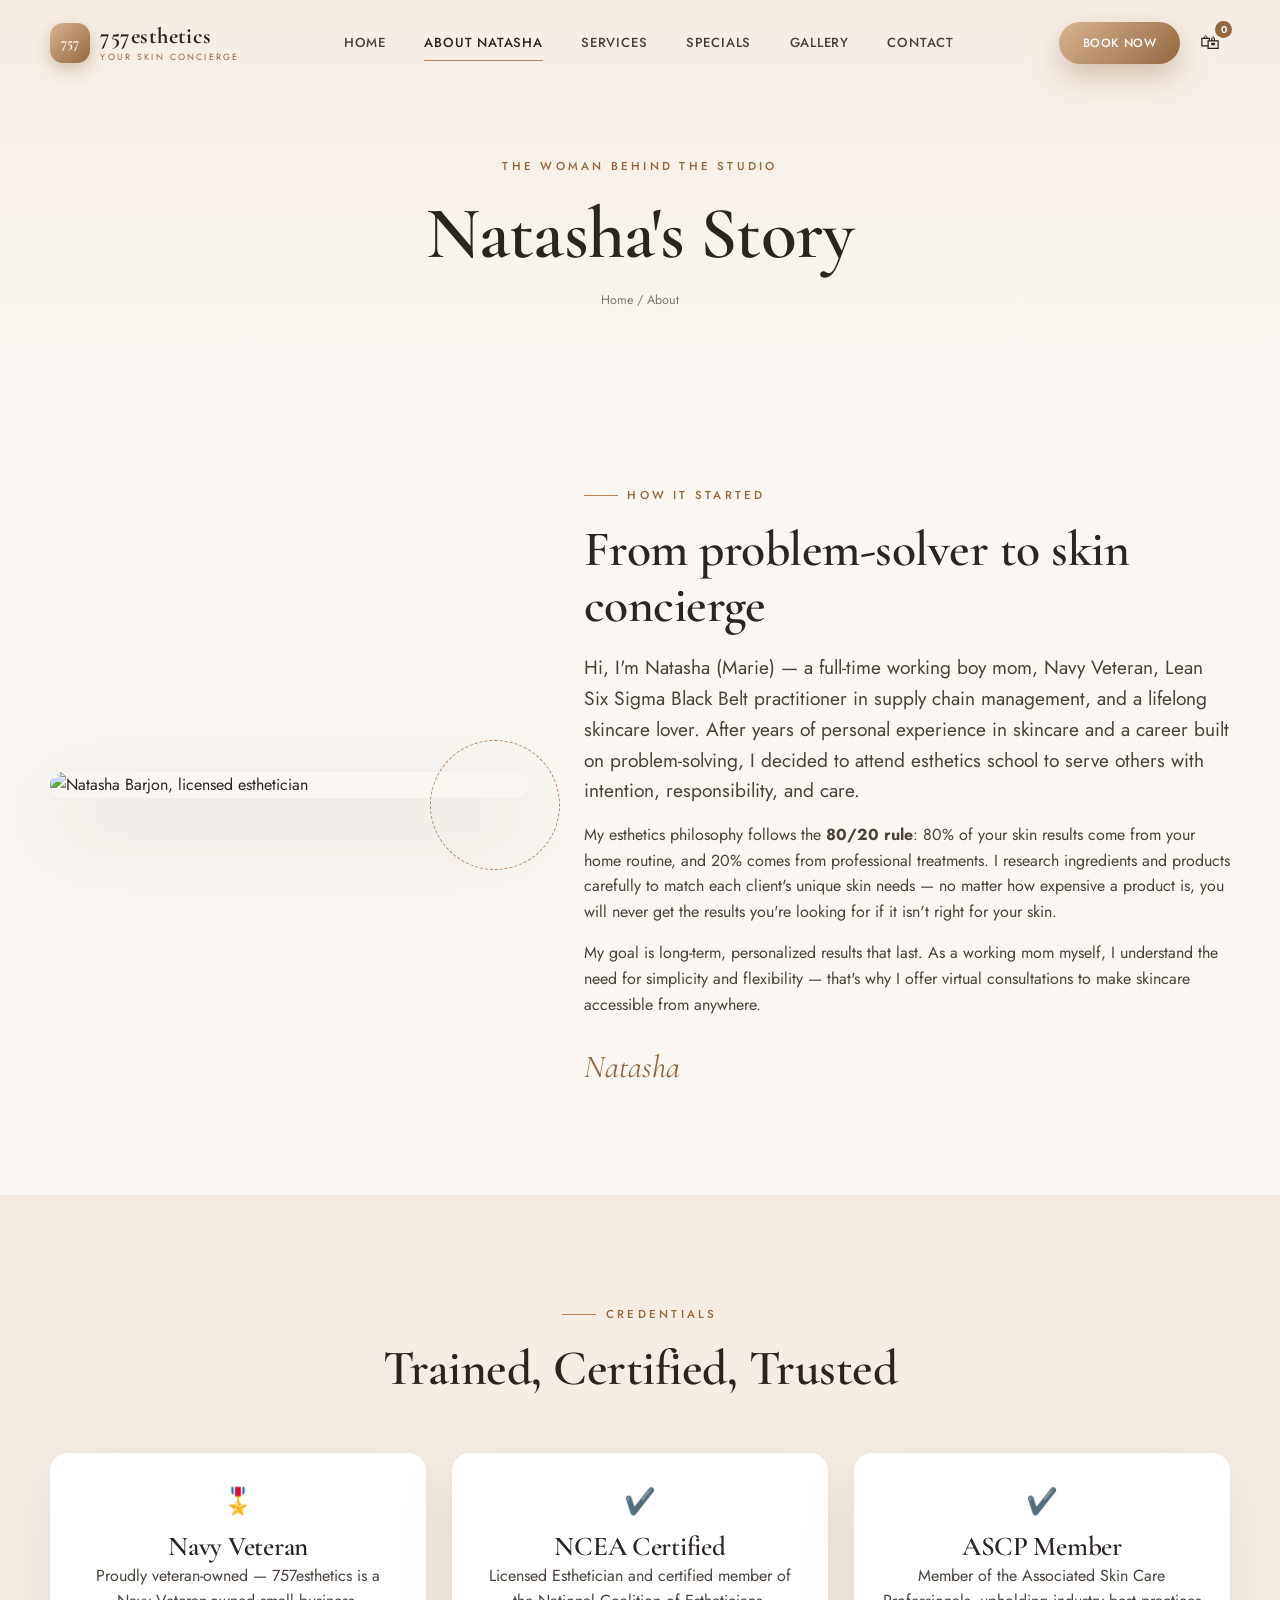
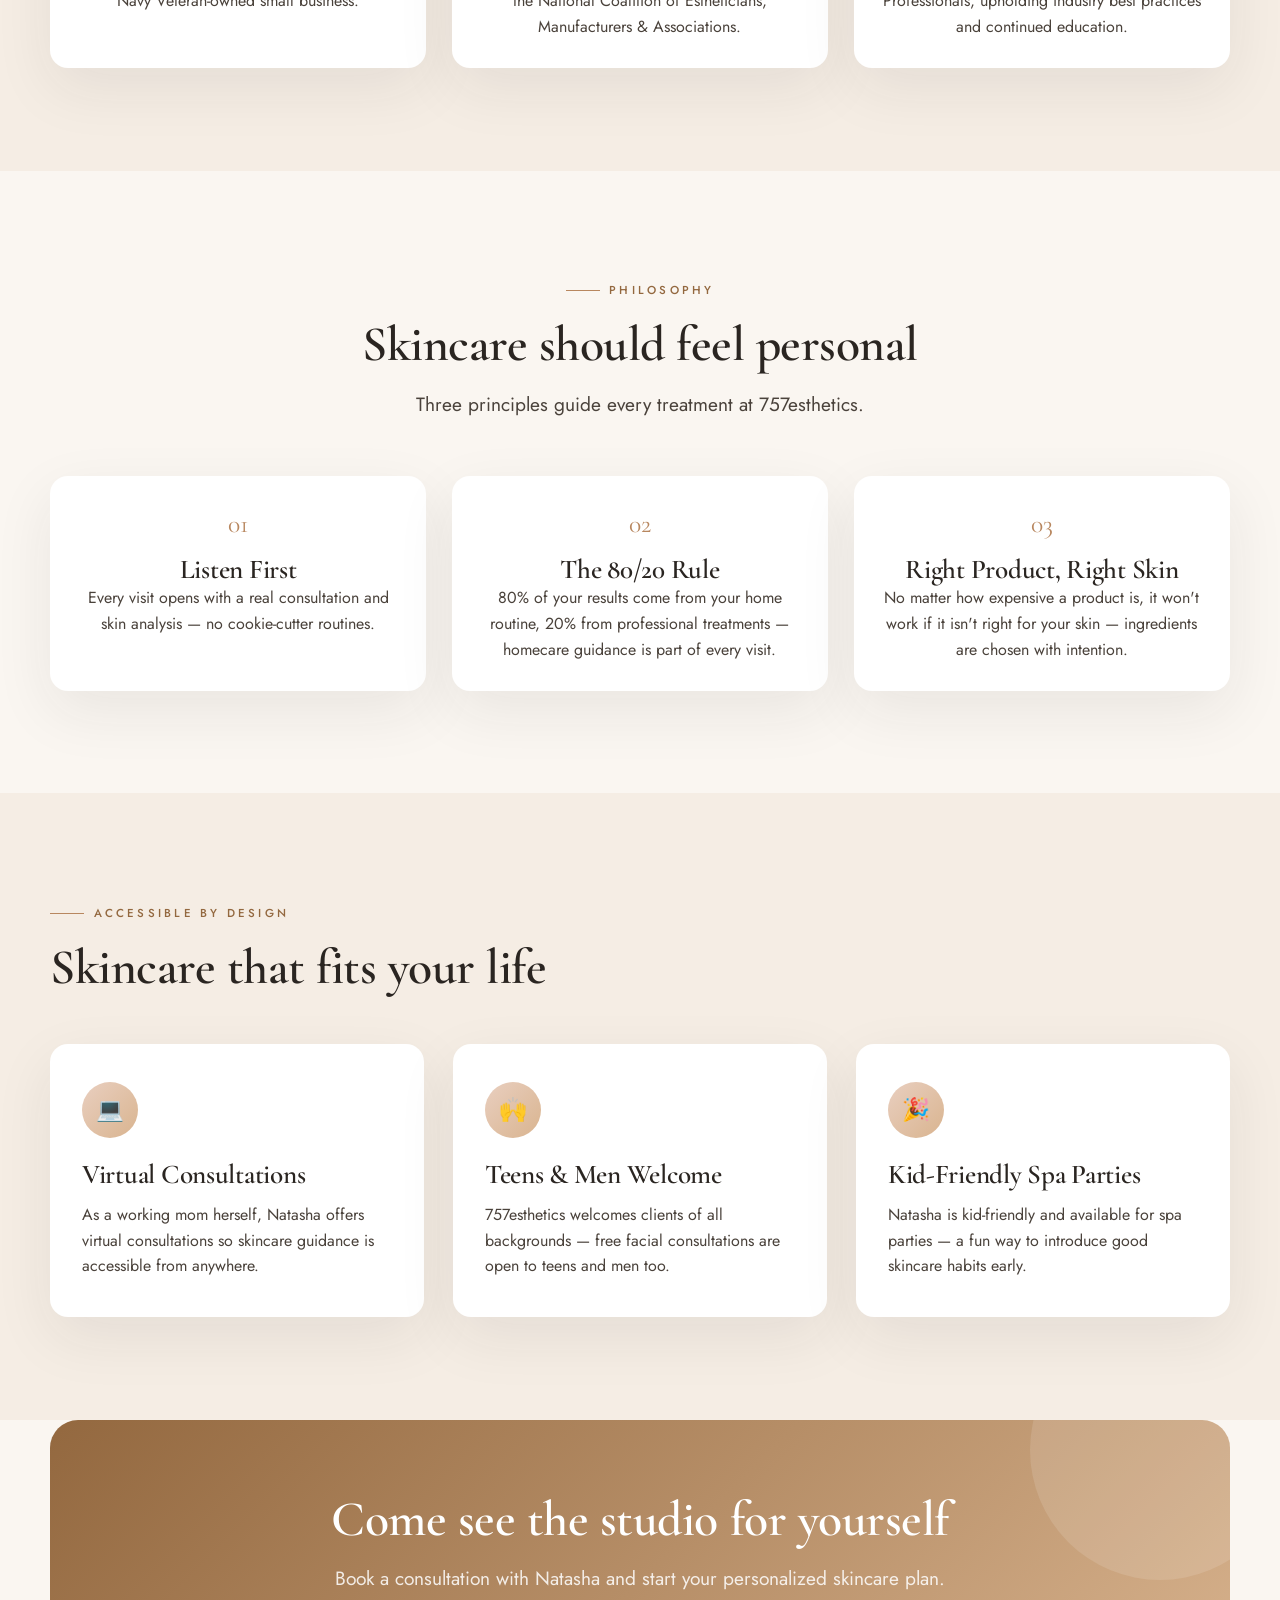
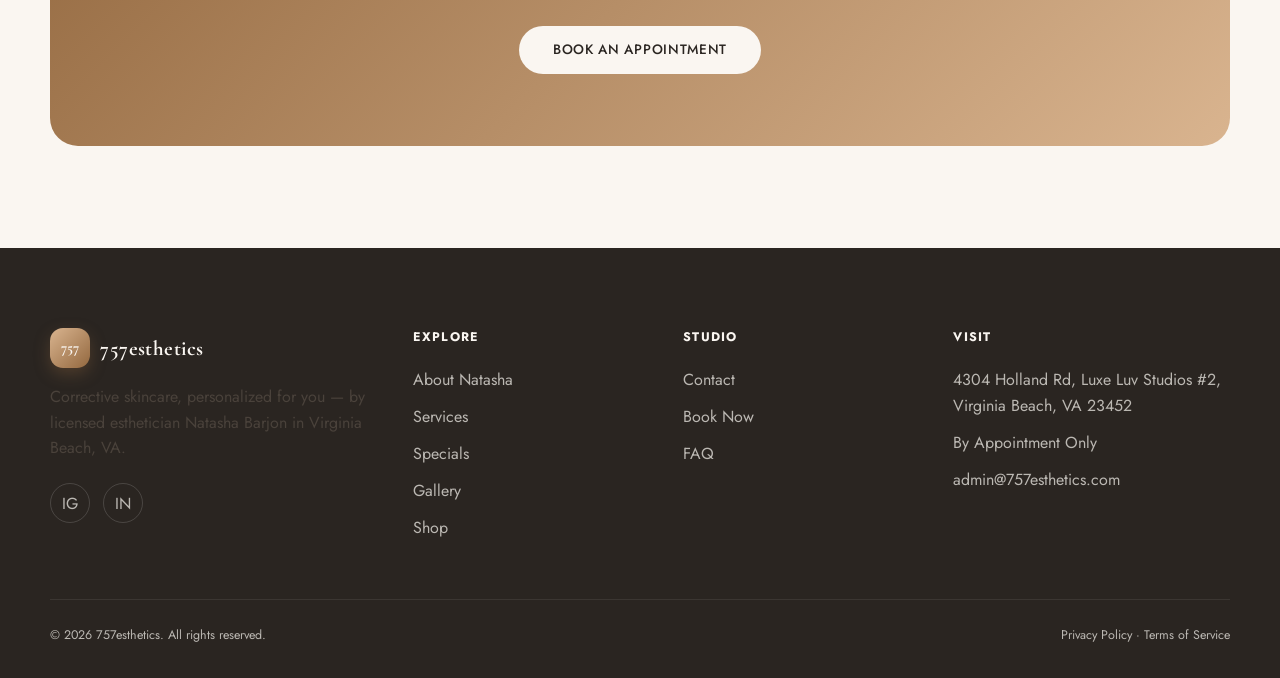
==== commit b8578ae9: "Fix mobile header crowding, button text centering, and add a proper logo - Root cause of the header " ====
--- a/about.html
+++ b/about.html
@@ -5,7 +5,7 @@
 <meta name="viewport" content="width=device-width, initial-scale=1.0" />
 <title>About Natasha Barjon | 757esthetics</title>
 <meta name="description" content="Meet Natasha Barjon — Navy Veteran, licensed esthetician, NCEA Certified and ASCP Member, and founder of 757esthetics in Virginia Beach, VA." />
-<link rel="icon" href="data:image/svg+xml,%3Csvg xmlns='http://www.w3.org/2000/svg' viewBox='0 0 100 100'%3E%3Ccircle cx='50' cy='50' r='46' fill='%232a2521'/%3E%3Ctext x='50' y='66' font-size='58' text-anchor='middle' fill='%23d9b48f' font-family='Georgia,serif'%3E7%3C/text%3E%3C/svg%3E" />
+<link rel="icon" href="data:image/svg+xml,%3Csvg xmlns='http://www.w3.org/2000/svg' viewBox='0 0 100 100'%3E%3Crect width='100' height='100' rx='30' fill='%2393683f'/%3E%3Ctext x='50' y='62' font-size='32' text-anchor='middle' fill='%23faf6f1' font-family='Georgia,serif' font-weight='700'%3E757%3C/text%3E%3C/svg%3E" />
 <link rel="preconnect" href="https://fonts.googleapis.com" />
 <link rel="preconnect" href="https://fonts.gstatic.com" crossorigin />
 <link href="https://fonts.googleapis.com/css2?family=Cormorant+Garamond:ital,wght@0,500;0,600;0,700;1,600&family=Jost:wght@300;400;500;600&display=swap" rel="stylesheet" />
@@ -16,8 +16,11 @@
 <header class="site-header">
   <div class="container">
     <a href="index.html" class="brand">
-      <span class="brand-name">757esthetics</span>
-      <span class="brand-sub">Your Skin Concierge</span>
+      <span class="logo-badge" aria-hidden="true">757</span>
+      <span class="brand-text">
+        <span class="brand-name">757esthetics</span>
+        <span class="brand-sub">Your Skin Concierge</span>
+      </span>
     </a>
     <nav class="nav-desktop">
       <a href="index.html">Home</a>
@@ -27,12 +30,18 @@
       <a href="gallery.html">Gallery</a>
       <a href="contact.html">Contact</a>
     </nav>
-    <div class="header-cta">
-      <a href="contact.html#book" class="btn btn-primary btn-sm">Book Now</a>
-    </div>
-    <button class="hamburger" aria-label="Toggle menu" aria-expanded="false">
-      <span></span><span></span><span></span>
-    </button>
+    <div class="header-actions">
+      <div class="header-cta">
+        <a href="contact.html#book" class="btn btn-primary btn-sm">Book Now</a>
+      </div>
+      <a href="shop.html" class="cart-link" aria-label="View cart">
+        <span class="cart-icon">&#128717;</span>
+        <span class="cart-count" data-cart-count>0</span>
+      </a>
+      <button class="hamburger" aria-label="Toggle menu" aria-expanded="false">
+        <span></span><span></span><span></span>
+      </button>
+    </div>
   </div>
 </header>
 
@@ -187,7 +196,10 @@
   <div class="container">
     <div class="footer-grid">
       <div class="footer-brand">
-        <span class="brand-name">757esthetics</span>
+        <div class="footer-logo">
+          <span class="logo-badge" aria-hidden="true">757</span>
+          <span class="brand-name">757esthetics</span>
+        </div>
         <p style="margin-top:1rem;max-width:32ch;">Corrective skincare, personalized for you — by licensed esthetician Natasha Barjon in Virginia Beach, VA.</p>
         <div class="footer-social">
           <a href="https://www.instagram.com/757esthetics/" aria-label="Instagram" target="_blank" rel="noopener">IG</a>
--- a/assets/css/style.css
+++ b/assets/css/style.css
@@ -106,11 +106,13 @@
   display: inline-flex;
   align-items: center;
   justify-content: center;
+  text-align: center;
   gap: 0.55rem;
   padding: 1rem 2.1rem;
   border-radius: 999px;
   font-size: 0.85rem;
   font-weight: 500;
+  line-height: 1;
   letter-spacing: 0.05em;
   text-transform: uppercase;
   white-space: nowrap;
@@ -166,6 +168,13 @@
   .promo-bar a { font-size: 0.7rem; }
   .promo-bar .promo-extra { display: none; }
 }
+
+@media (max-width: 400px) {
+  .logo-badge { width: 34px; height: 34px; font-size: 0.78rem; border-radius: 11px; }
+  .brand-name { font-size: 1.15rem; }
+  .brand-sub { font-size: 0.5rem; letter-spacing: 0.16em; }
+  .header-actions { gap: 0.35rem; }
+}
 .site-header .container {
   display: flex;
   align-items: center;
@@ -180,23 +189,54 @@
 }
 .brand {
   display: flex;
-  flex-direction: column;
+  align-items: center;
+  gap: 0.65rem;
+  min-width: 0;
   line-height: 1;
   z-index: 620;
 }
+.logo-badge {
+  flex-shrink: 0;
+  width: 40px;
+  height: 40px;
+  border-radius: 13px;
+  background: linear-gradient(135deg, var(--rose-gold-light), var(--rose-gold-dark));
+  color: var(--ivory);
+  display: flex;
+  align-items: center;
+  justify-content: center;
+  font-family: var(--ff-display);
+  font-weight: 700;
+  font-size: 0.92rem;
+  box-shadow: 0 6px 16px rgba(147, 104, 63, 0.35);
+}
+.brand-text {
+  display: flex;
+  flex-direction: column;
+  min-width: 0;
+  line-height: 1.15;
+}
 .brand-name {
   font-family: var(--ff-display);
-  font-size: 1.55rem;
+  font-size: 1.4rem;
   font-weight: 700;
   letter-spacing: 0.02em;
   color: var(--charcoal);
+  white-space: nowrap;
 }
 .brand-sub {
-  font-size: 0.58rem;
-  letter-spacing: 0.32em;
+  font-size: 0.56rem;
+  letter-spacing: 0.24em;
   text-transform: uppercase;
   color: var(--rose-gold-dark);
-  margin-top: 0.3rem;
+  margin-top: 0.25rem;
+  white-space: nowrap;
+}
+.header-actions {
+  display: flex;
+  align-items: center;
+  gap: 0.6rem;
+  flex-shrink: 0;
 }
 
 .nav-desktop {
@@ -228,6 +268,34 @@
 .header-cta { display: flex; align-items: center; gap: 1rem; }
 
 /* Hamburger (mobile) */
+.cart-link {
+  position: relative;
+  display: inline-flex;
+  align-items: center;
+  justify-content: center;
+  width: 40px;
+  height: 40px;
+  flex-shrink: 0;
+}
+.cart-icon { font-size: 1.25rem; line-height: 1; }
+.cart-count {
+  position: absolute;
+  top: -2px; right: -2px;
+  min-width: 17px;
+  height: 17px;
+  padding: 0 4px;
+  border-radius: 999px;
+  background: var(--rose-gold-dark);
+  color: var(--white);
+  font-size: 0.62rem;
+  font-weight: 600;
+  line-height: 17px;
+  text-align: center;
+  transition: transform 0.2s ease;
+}
+.cart-count[data-empty="true"] { display: none; }
+.site-header.is-scrolled .cart-icon { filter: none; }
+
 .hamburger {
   display: none;
   position: relative;
@@ -782,6 +850,8 @@
 .site-footer { background: var(--charcoal); color: rgba(250,246,241,0.7); padding: 5rem 0 2rem; }
 .footer-grid { display: grid; grid-template-columns: 1.4fr 1fr 1fr 1.2fr; gap: 2.5rem; padding-bottom: 3rem; border-bottom: 1px solid rgba(255,255,255,0.08); }
 .footer-brand .brand-name { color: var(--ivory); }
+.footer-logo { display: flex; align-items: center; gap: 0.65rem; }
+.footer-logo .brand-name { font-size: 1.3rem; }
 .footer-grid h5 { color: var(--ivory); font-family: var(--ff-body); font-size: 0.78rem; letter-spacing: 0.1em; text-transform: uppercase; margin-bottom: 1.2rem; }
 .footer-grid li { margin-bottom: 0.7rem; }
 .footer-grid a:hover { color: var(--rose-gold-light); }
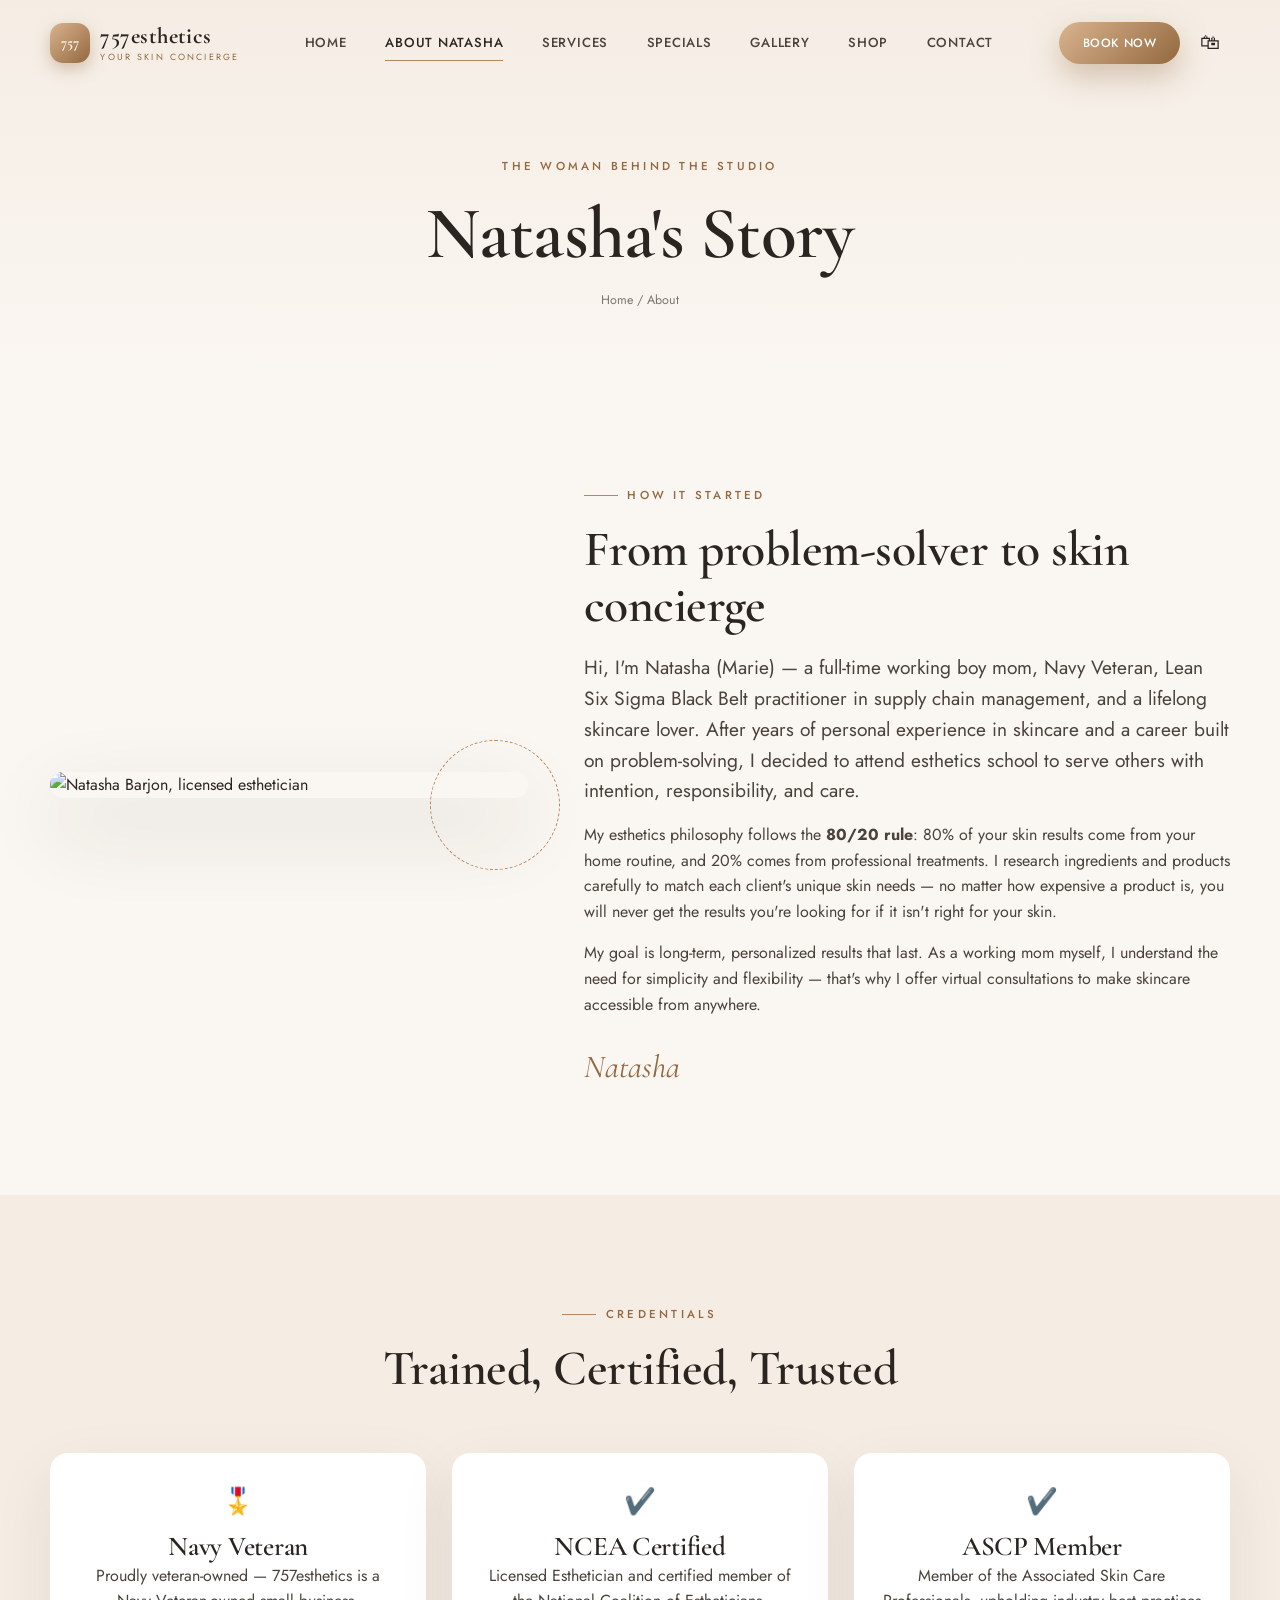
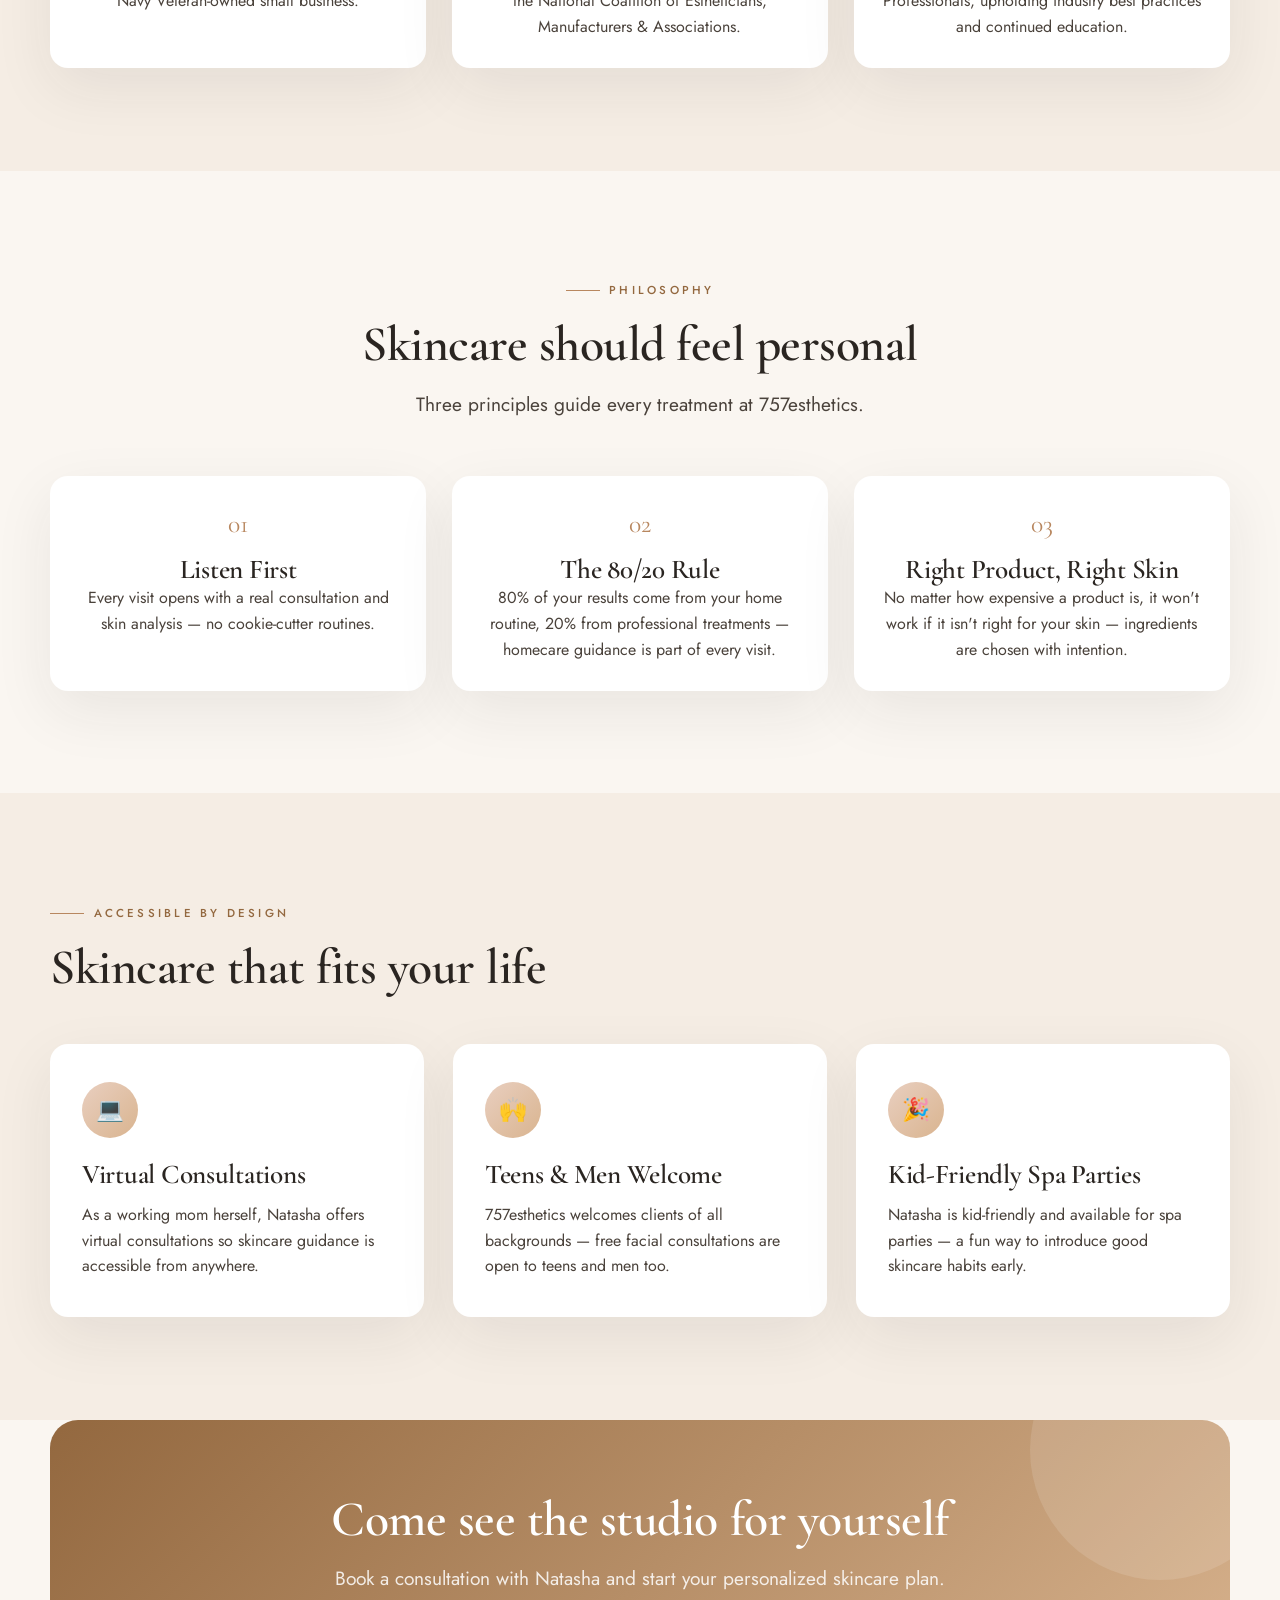
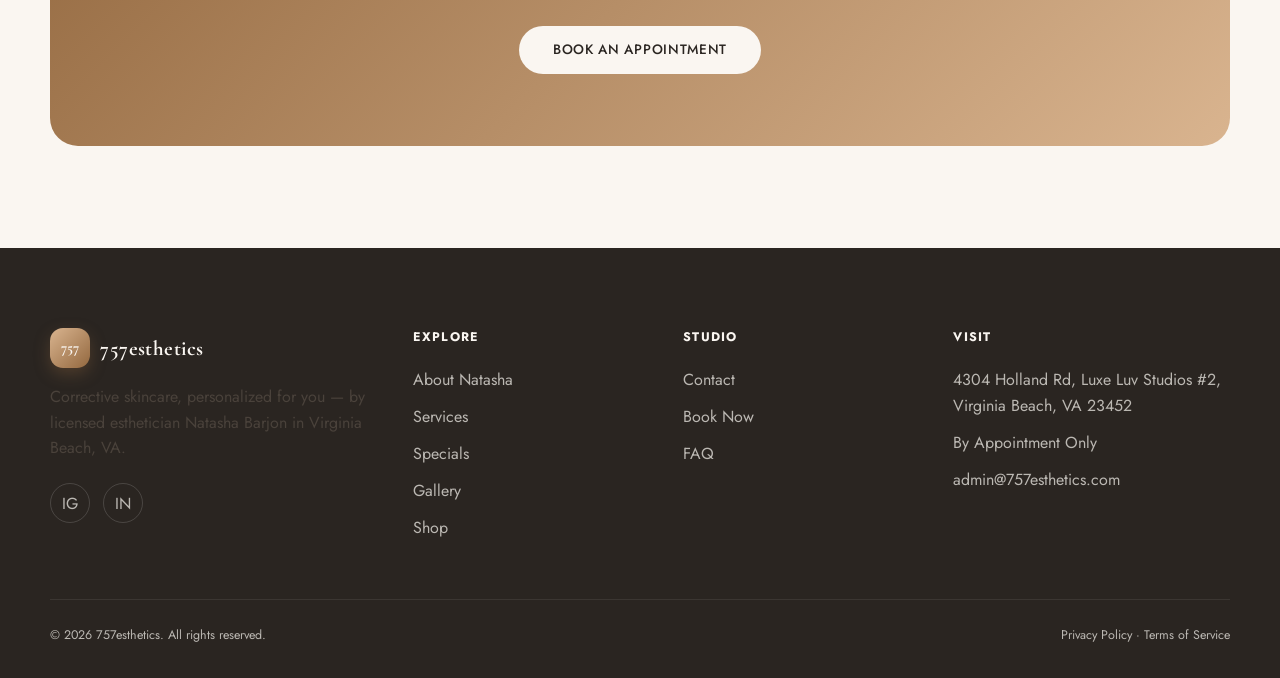
==== commit 3683b915: "Add a real in-site shop with working cart, ready for Shopify later New shop.html: features Natasha's" ====
--- a/about.html
+++ b/about.html
@@ -28,6 +28,7 @@
       <a href="services.html">Services</a>
       <a href="events.html">Specials</a>
       <a href="gallery.html">Gallery</a>
+  <a href="shop.html">Shop</a>
       <a href="contact.html">Contact</a>
     </nav>
     <div class="header-actions">
@@ -52,6 +53,7 @@
   <a href="services.html">Services</a>
   <a href="events.html">Specials</a>
   <a href="gallery.html">Gallery</a>
+      <a href="shop.html">Shop</a>
   <a href="contact.html">Contact</a>
   <div class="mobile-nav-foot">
     <a href="contact.html#book" class="btn btn-primary btn-block">Book Now</a>
@@ -213,7 +215,7 @@
           <li><a href="services.html">Services</a></li>
           <li><a href="events.html">Specials</a></li>
           <li><a href="gallery.html">Gallery</a></li>
-          <li><a href="https://www.757esthetics.com/category/all-products" target="_blank" rel="noopener">Shop</a></li>
+          <li><a href="shop.html">Shop</a></li>
         </ul>
       </div>
       <div>
--- a/assets/css/style.css
+++ b/assets/css/style.css
@@ -748,6 +748,62 @@
   display: flex; align-items: center; justify-content: center;
 }
 
+/* ---------- Cart drawer ---------- */
+#cart-backdrop {
+  position: fixed; inset: 0; z-index: 690;
+  background: rgba(20, 17, 15, 0.45);
+  opacity: 0; visibility: hidden;
+  transition: opacity 0.4s ease, visibility 0.4s ease;
+}
+#cart-backdrop.is-open { opacity: 1; visibility: visible; }
+#cart-drawer {
+  position: fixed; top: 0; right: 0; bottom: 0;
+  width: min(400px, 90vw);
+  z-index: 700;
+  background: var(--ivory);
+  box-shadow: -20px 0 50px rgba(42, 37, 33, 0.18);
+  display: flex;
+  flex-direction: column;
+  transform: translateX(100%);
+  transition: transform 0.45s var(--ease);
+  visibility: hidden;
+}
+#cart-drawer.is-open { transform: translateX(0); visibility: visible; }
+.cart-drawer-head {
+  display: flex; align-items: center; justify-content: space-between;
+  padding: 1.6rem 1.6rem 1.2rem;
+  border-bottom: 1px solid var(--line);
+}
+.cart-drawer-head h3 { margin: 0; }
+#cart-close {
+  width: 38px; height: 38px; border-radius: 50%;
+  border: 1px solid var(--line);
+  display: flex; align-items: center; justify-content: center;
+  font-size: 1.3rem; color: var(--charcoal);
+  flex-shrink: 0;
+}
+#cart-items { flex: 1; overflow-y: auto; padding: 1rem 1.6rem; }
+#cart-empty { padding: 2rem 1.6rem; text-align: center; color: var(--charcoal-soft); }
+#cart-empty.is-hidden { display: none; }
+.cart-item {
+  display: flex; align-items: center; justify-content: space-between;
+  gap: 1rem;
+  padding: 1rem 0;
+  border-bottom: 1px solid var(--line);
+}
+.cart-item-name { font-family: var(--ff-display); font-size: 1.05rem; }
+.cart-item-controls { display: flex; align-items: center; gap: 0.6rem; flex-shrink: 0; }
+.cart-qty-btn {
+  width: 26px; height: 26px; border-radius: 50%;
+  border: 1px solid var(--line);
+  display: flex; align-items: center; justify-content: center;
+  font-size: 0.9rem; color: var(--charcoal);
+}
+.cart-qty { min-width: 1.2rem; text-align: center; font-weight: 500; }
+.cart-remove { color: var(--charcoal-soft); font-size: 1.1rem; padding: 0 0.2rem; }
+.cart-drawer-foot { padding: 1.4rem 1.6rem 1.8rem; border-top: 1px solid var(--line); }
+#cart-subtotal-row { display: flex; justify-content: space-between; margin-bottom: 1rem; font-family: var(--ff-display); font-size: 1.15rem; }
+
 /* ---------- About / story ---------- */
 .story-grid {
   display: grid;
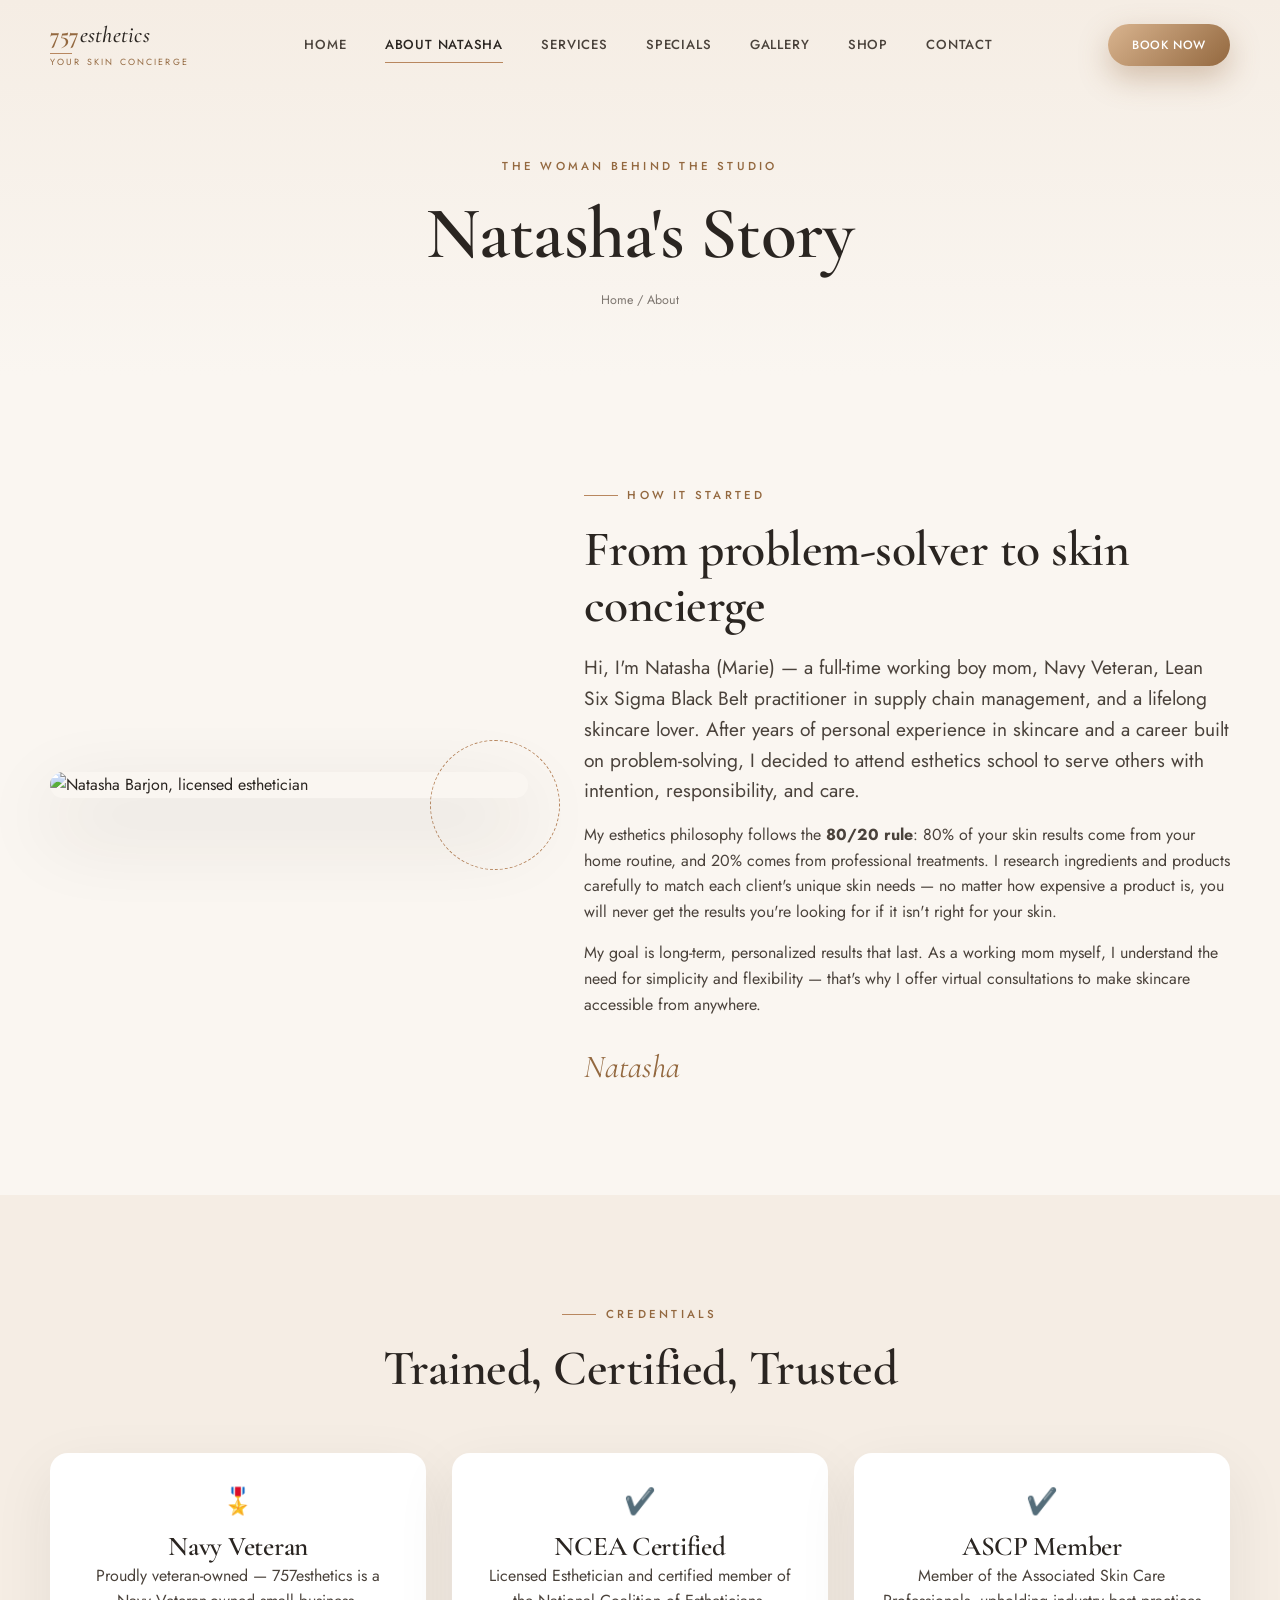
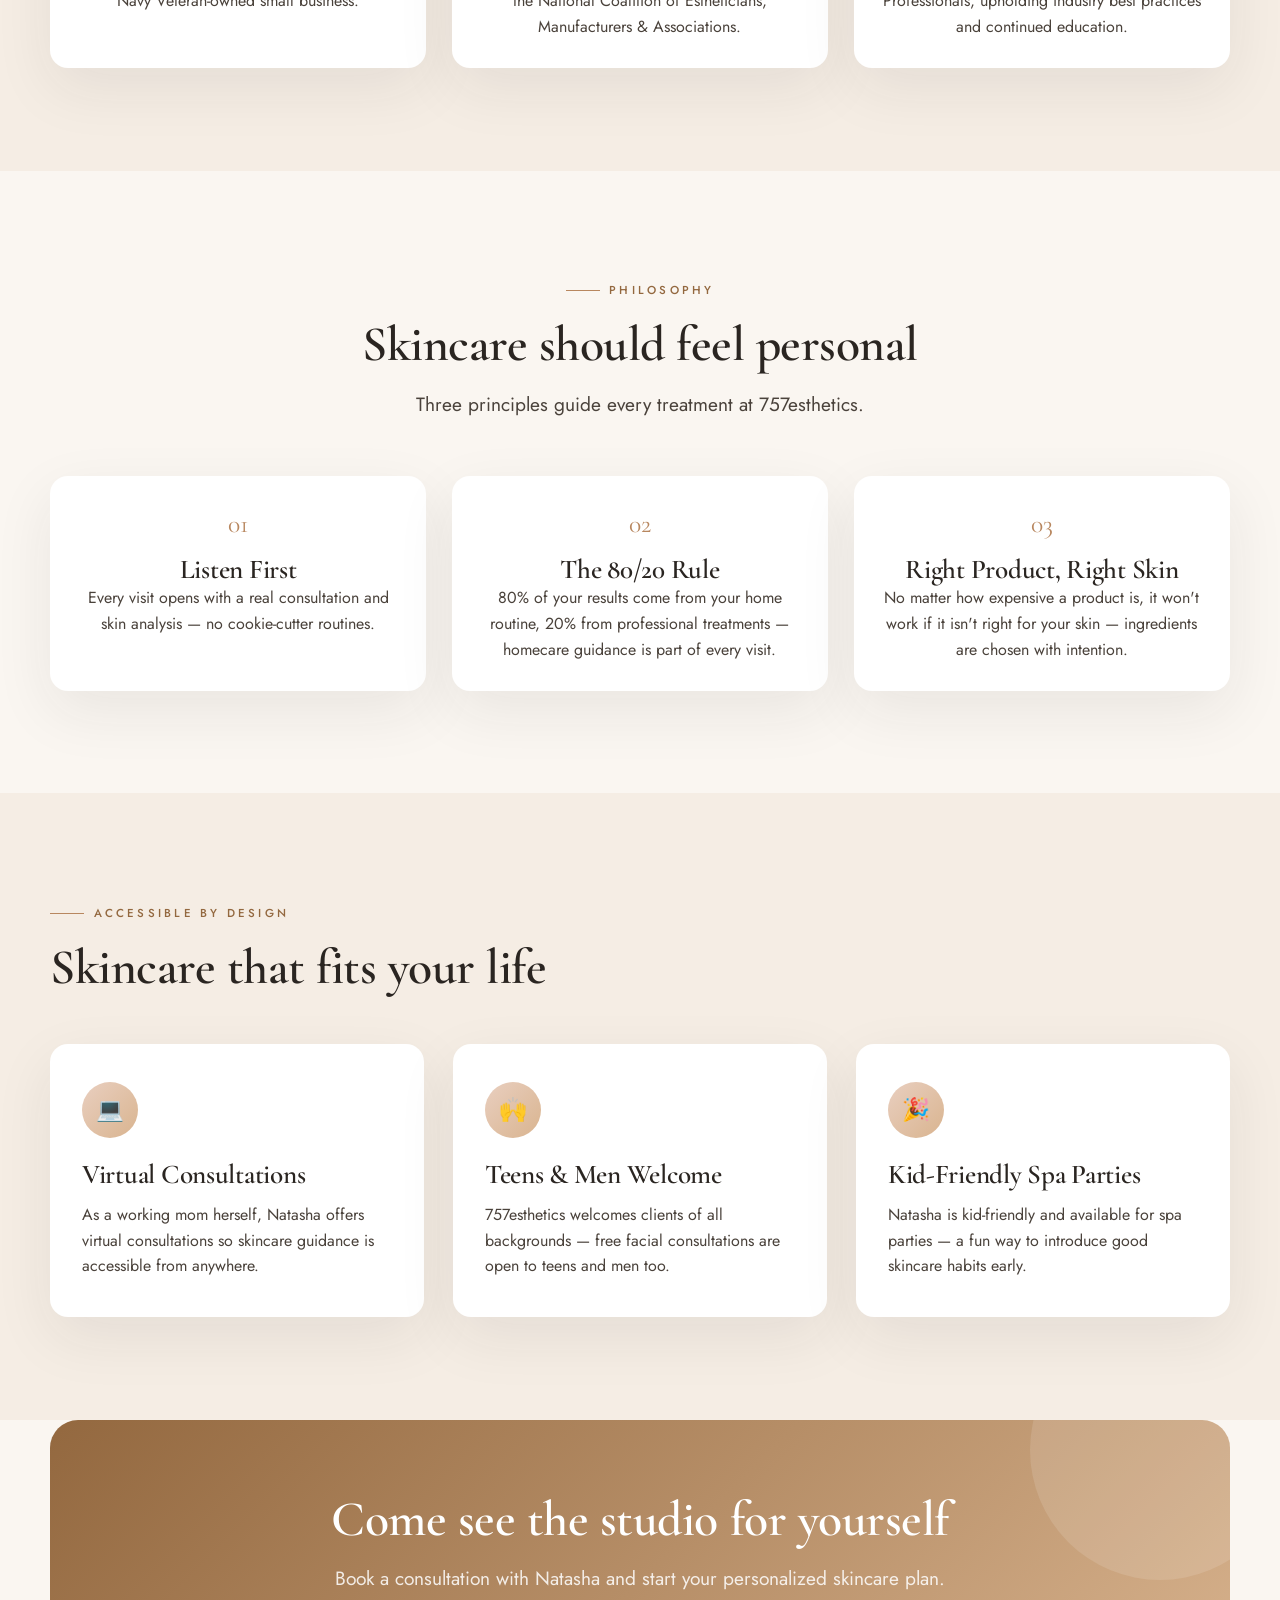
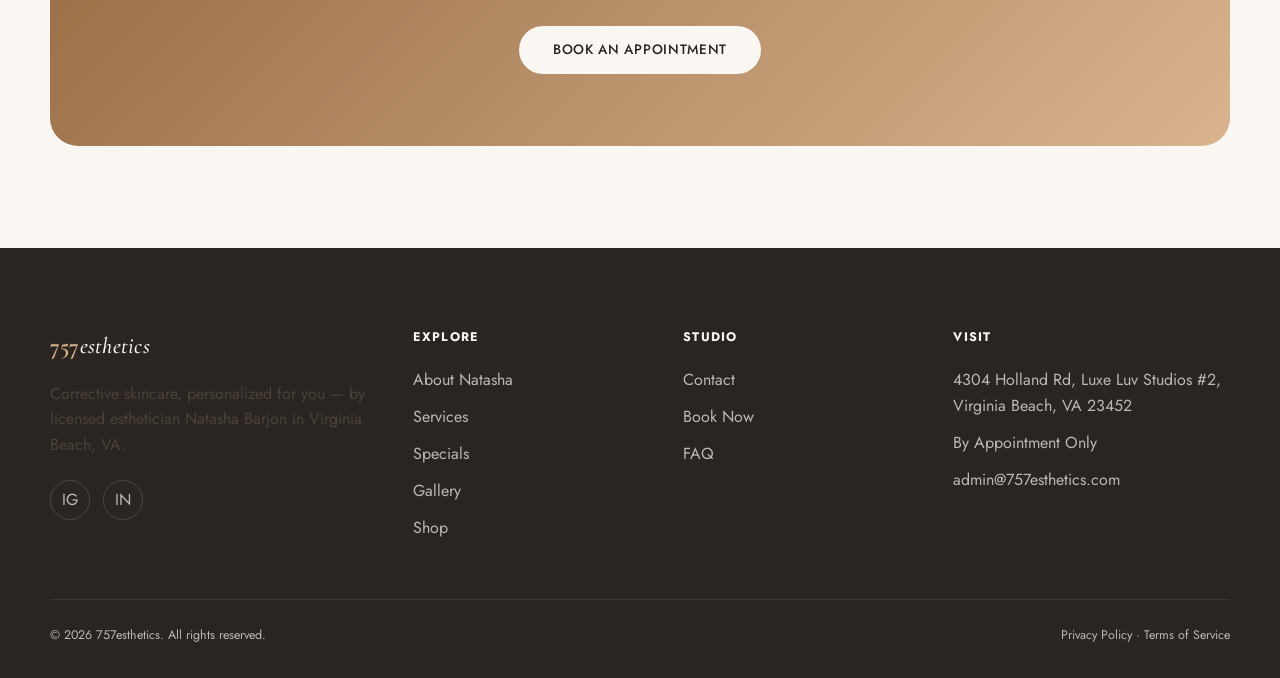
==== commit 584f8bcf: "Redesign logo as one unified wordmark; remove cart, link products to her store Logo: replaced the se" ====
--- a/about.html
+++ b/about.html
@@ -16,11 +16,8 @@
 <header class="site-header">
   <div class="container">
     <a href="index.html" class="brand">
-      <span class="logo-badge" aria-hidden="true">757</span>
-      <span class="brand-text">
-        <span class="brand-name">757esthetics</span>
-        <span class="brand-sub">Your Skin Concierge</span>
-      </span>
+      <span class="brand-name"><span class="brand-num">757</span><span class="brand-word">esthetics</span></span>
+      <span class="brand-sub">Your Skin Concierge</span>
     </a>
     <nav class="nav-desktop">
       <a href="index.html">Home</a>
@@ -35,10 +32,6 @@
       <div class="header-cta">
         <a href="contact.html#book" class="btn btn-primary btn-sm">Book Now</a>
       </div>
-      <a href="shop.html" class="cart-link" aria-label="View cart">
-        <span class="cart-icon">&#128717;</span>
-        <span class="cart-count" data-cart-count>0</span>
-      </a>
       <button class="hamburger" aria-label="Toggle menu" aria-expanded="false">
         <span></span><span></span><span></span>
       </button>
@@ -198,10 +191,7 @@
   <div class="container">
     <div class="footer-grid">
       <div class="footer-brand">
-        <div class="footer-logo">
-          <span class="logo-badge" aria-hidden="true">757</span>
-          <span class="brand-name">757esthetics</span>
-        </div>
+        <span class="brand-name"><span class="brand-num">757</span><span class="brand-word">esthetics</span></span>
         <p style="margin-top:1rem;max-width:32ch;">Corrective skincare, personalized for you — by licensed esthetician Natasha Barjon in Virginia Beach, VA.</p>
         <div class="footer-social">
           <a href="https://www.instagram.com/757esthetics/" aria-label="Instagram" target="_blank" rel="noopener">IG</a>
--- a/assets/css/style.css
+++ b/assets/css/style.css
@@ -170,8 +170,7 @@
 }
 
 @media (max-width: 400px) {
-  .logo-badge { width: 34px; height: 34px; font-size: 0.78rem; border-radius: 11px; }
-  .brand-name { font-size: 1.15rem; }
+  .brand-num, .brand-word { font-size: 1.15rem; }
   .brand-sub { font-size: 0.5rem; letter-spacing: 0.16em; }
   .header-actions { gap: 0.35rem; }
 }
@@ -189,48 +188,48 @@
 }
 .brand {
   display: flex;
-  align-items: center;
-  gap: 0.65rem;
-  min-width: 0;
-  line-height: 1;
-  z-index: 620;
-}
-.logo-badge {
-  flex-shrink: 0;
-  width: 40px;
-  height: 40px;
-  border-radius: 13px;
-  background: linear-gradient(135deg, var(--rose-gold-light), var(--rose-gold-dark));
-  color: var(--ivory);
-  display: flex;
-  align-items: center;
-  justify-content: center;
-  font-family: var(--ff-display);
-  font-weight: 700;
-  font-size: 0.92rem;
-  box-shadow: 0 6px 16px rgba(147, 104, 63, 0.35);
-}
-.brand-text {
-  display: flex;
   flex-direction: column;
   min-width: 0;
   line-height: 1.15;
+  z-index: 620;
 }
 .brand-name {
+  display: inline-flex;
+  align-items: baseline;
+  white-space: nowrap;
+}
+.brand-num {
   font-family: var(--ff-display);
-  font-size: 1.4rem;
+  font-size: 1.42rem;
   font-weight: 700;
-  letter-spacing: 0.02em;
+  letter-spacing: 0.01em;
+  color: var(--rose-gold-dark);
+  position: relative;
+}
+.brand-word {
+  font-family: var(--ff-display);
+  font-size: 1.42rem;
+  font-weight: 500;
+  font-style: italic;
+  letter-spacing: 0.01em;
   color: var(--charcoal);
-  white-space: nowrap;
 }
 .brand-sub {
   font-size: 0.56rem;
   letter-spacing: 0.24em;
   text-transform: uppercase;
   color: var(--rose-gold-dark);
-  margin-top: 0.25rem;
+  margin-top: 0.3rem;
   white-space: nowrap;
+  position: relative;
+  padding-top: 0.3rem;
+}
+.brand-sub::before {
+  content: "";
+  position: absolute;
+  top: 0; left: 0;
+  width: 22px; height: 1px;
+  background: var(--rose-gold);
 }
 .header-actions {
   display: flex;
@@ -268,34 +267,6 @@
 .header-cta { display: flex; align-items: center; gap: 1rem; }
 
 /* Hamburger (mobile) */
-.cart-link {
-  position: relative;
-  display: inline-flex;
-  align-items: center;
-  justify-content: center;
-  width: 40px;
-  height: 40px;
-  flex-shrink: 0;
-}
-.cart-icon { font-size: 1.25rem; line-height: 1; }
-.cart-count {
-  position: absolute;
-  top: -2px; right: -2px;
-  min-width: 17px;
-  height: 17px;
-  padding: 0 4px;
-  border-radius: 999px;
-  background: var(--rose-gold-dark);
-  color: var(--white);
-  font-size: 0.62rem;
-  font-weight: 600;
-  line-height: 17px;
-  text-align: center;
-  transition: transform 0.2s ease;
-}
-.cart-count[data-empty="true"] { display: none; }
-.site-header.is-scrolled .cart-icon { filter: none; }
-
 .hamburger {
   display: none;
   position: relative;
@@ -625,6 +596,69 @@
 }
 .service-card a.card-link:hover { gap: 0.7rem; color: var(--rose-gold-dark); border-color: var(--rose-gold-dark); }
 
+/* ---------- Shop: Essentials Regimen Kit cards ---------- */
+.kit-grid {
+  display: grid;
+  grid-template-columns: repeat(4, 1fr);
+  gap: 1.8rem;
+}
+.kit-card {
+  display: flex;
+  flex-direction: column;
+  background: var(--white);
+  border-radius: var(--radius-md);
+  overflow: hidden;
+  box-shadow: var(--shadow-soft);
+  transition: transform 0.5s var(--ease), box-shadow 0.5s var(--ease);
+}
+.kit-card:hover { transform: translateY(-10px); box-shadow: var(--shadow-lift); }
+.kit-swatch {
+  position: relative;
+  aspect-ratio: 4 / 3;
+  display: flex;
+  align-items: center;
+  justify-content: center;
+  overflow: hidden;
+}
+.kit-swatch::after {
+  content: "";
+  position: absolute; inset: 0;
+  background-image: url("data:image/svg+xml,%3Csvg xmlns='http://www.w3.org/2000/svg' width='120' height='120'%3E%3Cfilter id='n'%3E%3CfeTurbulence type='fractalNoise' baseFrequency='0.9' numOctaves='2' stitchTiles='stitch'/%3E%3C/filter%3E%3Crect width='100%25' height='100%25' filter='url(%23n)' opacity='0.05'/%3E%3C/svg%3E");
+  mix-blend-mode: overlay;
+}
+.kit-mono {
+  font-family: var(--ff-display);
+  font-weight: 600;
+  font-size: 1.5rem;
+  letter-spacing: 0.04em;
+  position: relative;
+  z-index: 1;
+}
+.kit-swatch-01 { background: linear-gradient(160deg, var(--ivory), var(--blush)); }
+.kit-swatch-01 .kit-mono { color: rgba(147, 104, 63, 0.45); }
+.kit-swatch-02 { background: linear-gradient(160deg, var(--blush), var(--rose-gold-light)); }
+.kit-swatch-02 .kit-mono { color: rgba(147, 104, 63, 0.5); }
+.kit-swatch-03 { background: linear-gradient(160deg, var(--cream), var(--rose-gold-light)); }
+.kit-swatch-03 .kit-mono { color: rgba(147, 104, 63, 0.5); }
+.kit-swatch-04 { background: linear-gradient(160deg, var(--charcoal-soft), var(--charcoal)); }
+.kit-swatch-04 .kit-mono { color: rgba(250, 246, 241, 0.35); }
+.kit-card-body {
+  padding: 1.6rem 1.5rem 1.8rem;
+  display: flex;
+  flex-direction: column;
+  flex: 1;
+}
+.kit-tag {
+  font-size: 0.66rem;
+  letter-spacing: 0.14em;
+  text-transform: uppercase;
+  color: var(--rose-gold-dark);
+  margin-bottom: 0.5rem;
+}
+.kit-card-body h3 { font-size: 1.2rem; margin-bottom: 0.5rem; }
+.kit-card-body p { flex: 1; margin-bottom: 1.1rem; }
+.kit-card-body .card-link { margin-top: 0; }
+
 /* ---------- Full service list (services page) ---------- */
 .service-detail {
   display: grid;
@@ -748,62 +782,6 @@
   display: flex; align-items: center; justify-content: center;
 }
 
-/* ---------- Cart drawer ---------- */
-#cart-backdrop {
-  position: fixed; inset: 0; z-index: 690;
-  background: rgba(20, 17, 15, 0.45);
-  opacity: 0; visibility: hidden;
-  transition: opacity 0.4s ease, visibility 0.4s ease;
-}
-#cart-backdrop.is-open { opacity: 1; visibility: visible; }
-#cart-drawer {
-  position: fixed; top: 0; right: 0; bottom: 0;
-  width: min(400px, 90vw);
-  z-index: 700;
-  background: var(--ivory);
-  box-shadow: -20px 0 50px rgba(42, 37, 33, 0.18);
-  display: flex;
-  flex-direction: column;
-  transform: translateX(100%);
-  transition: transform 0.45s var(--ease);
-  visibility: hidden;
-}
-#cart-drawer.is-open { transform: translateX(0); visibility: visible; }
-.cart-drawer-head {
-  display: flex; align-items: center; justify-content: space-between;
-  padding: 1.6rem 1.6rem 1.2rem;
-  border-bottom: 1px solid var(--line);
-}
-.cart-drawer-head h3 { margin: 0; }
-#cart-close {
-  width: 38px; height: 38px; border-radius: 50%;
-  border: 1px solid var(--line);
-  display: flex; align-items: center; justify-content: center;
-  font-size: 1.3rem; color: var(--charcoal);
-  flex-shrink: 0;
-}
-#cart-items { flex: 1; overflow-y: auto; padding: 1rem 1.6rem; }
-#cart-empty { padding: 2rem 1.6rem; text-align: center; color: var(--charcoal-soft); }
-#cart-empty.is-hidden { display: none; }
-.cart-item {
-  display: flex; align-items: center; justify-content: space-between;
-  gap: 1rem;
-  padding: 1rem 0;
-  border-bottom: 1px solid var(--line);
-}
-.cart-item-name { font-family: var(--ff-display); font-size: 1.05rem; }
-.cart-item-controls { display: flex; align-items: center; gap: 0.6rem; flex-shrink: 0; }
-.cart-qty-btn {
-  width: 26px; height: 26px; border-radius: 50%;
-  border: 1px solid var(--line);
-  display: flex; align-items: center; justify-content: center;
-  font-size: 0.9rem; color: var(--charcoal);
-}
-.cart-qty { min-width: 1.2rem; text-align: center; font-weight: 500; }
-.cart-remove { color: var(--charcoal-soft); font-size: 1.1rem; padding: 0 0.2rem; }
-.cart-drawer-foot { padding: 1.4rem 1.6rem 1.8rem; border-top: 1px solid var(--line); }
-#cart-subtotal-row { display: flex; justify-content: space-between; margin-bottom: 1rem; font-family: var(--ff-display); font-size: 1.15rem; }
-
 /* ---------- About / story ---------- */
 .story-grid {
   display: grid;
@@ -905,9 +883,9 @@
 /* ---------- Footer ---------- */
 .site-footer { background: var(--charcoal); color: rgba(250,246,241,0.7); padding: 5rem 0 2rem; }
 .footer-grid { display: grid; grid-template-columns: 1.4fr 1fr 1fr 1.2fr; gap: 2.5rem; padding-bottom: 3rem; border-bottom: 1px solid rgba(255,255,255,0.08); }
-.footer-brand .brand-name { color: var(--ivory); }
-.footer-logo { display: flex; align-items: center; gap: 0.65rem; }
-.footer-logo .brand-name { font-size: 1.3rem; }
+.footer-brand .brand-name { font-size: 1.3rem; }
+.footer-brand .brand-num { color: var(--rose-gold-light); }
+.footer-brand .brand-word { color: var(--ivory); }
 .footer-grid h5 { color: var(--ivory); font-family: var(--ff-body); font-size: 0.78rem; letter-spacing: 0.1em; text-transform: uppercase; margin-bottom: 1.2rem; }
 .footer-grid li { margin-bottom: 0.7rem; }
 .footer-grid a:hover { color: var(--rose-gold-light); }
@@ -947,7 +925,7 @@
   .hero-portrait { max-width: 380px; margin: 0 auto; }
   .story-grid { grid-template-columns: 1fr; }
   .story-portrait { max-width: 420px; margin: 0 auto; }
-  .grid-4 { grid-template-columns: repeat(2,1fr); }
+  .grid-4, .kit-grid { grid-template-columns: repeat(2,1fr); }
   .stats-band { grid-template-columns: repeat(2,1fr); row-gap: 2.2rem; }
   .footer-grid { grid-template-columns: 1fr 1fr; row-gap: 2.4rem; }
 }
@@ -976,6 +954,7 @@
   .event-date { justify-self: center; width: 90px; }
   .section { padding: 3.5rem 0; }
   .cta-band { border-radius: var(--radius-md); }
+  .kit-grid { grid-template-columns: 1fr; }
 }
 
 @media (prefers-reduced-motion: reduce) {
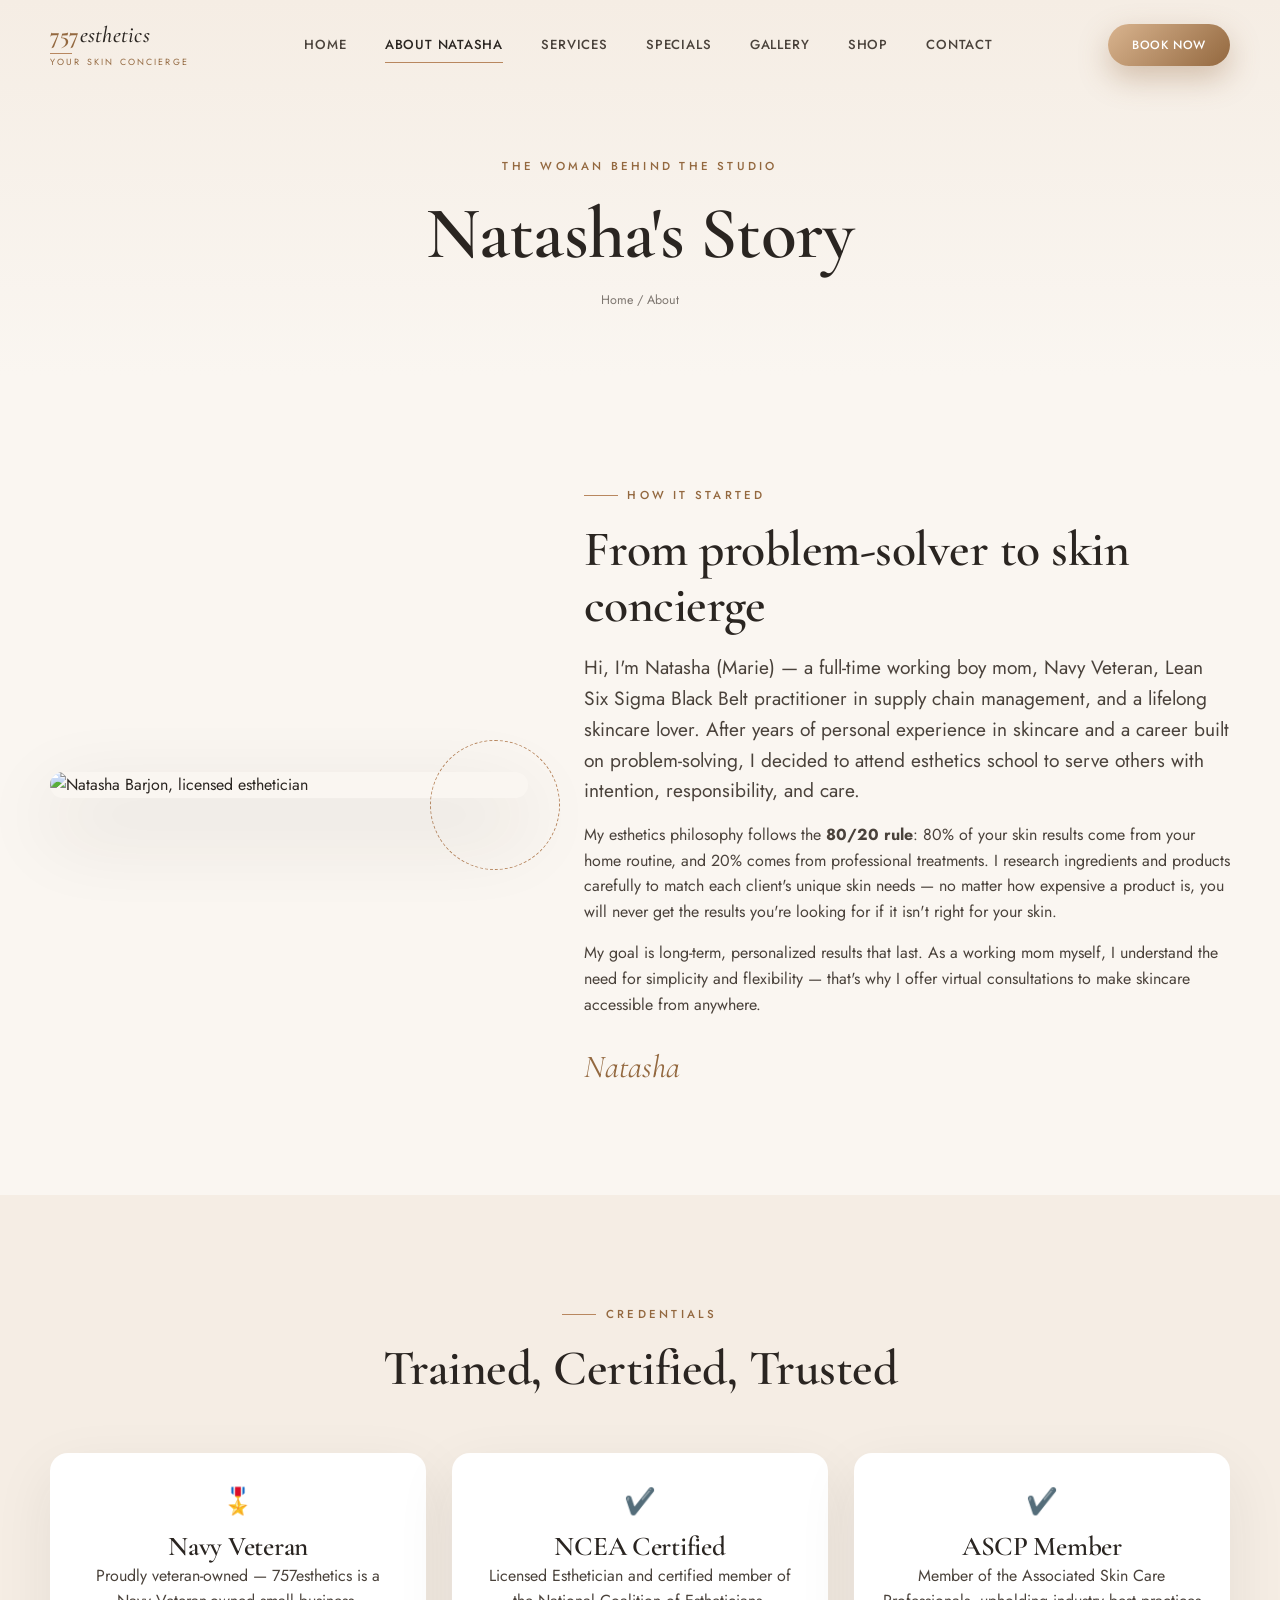
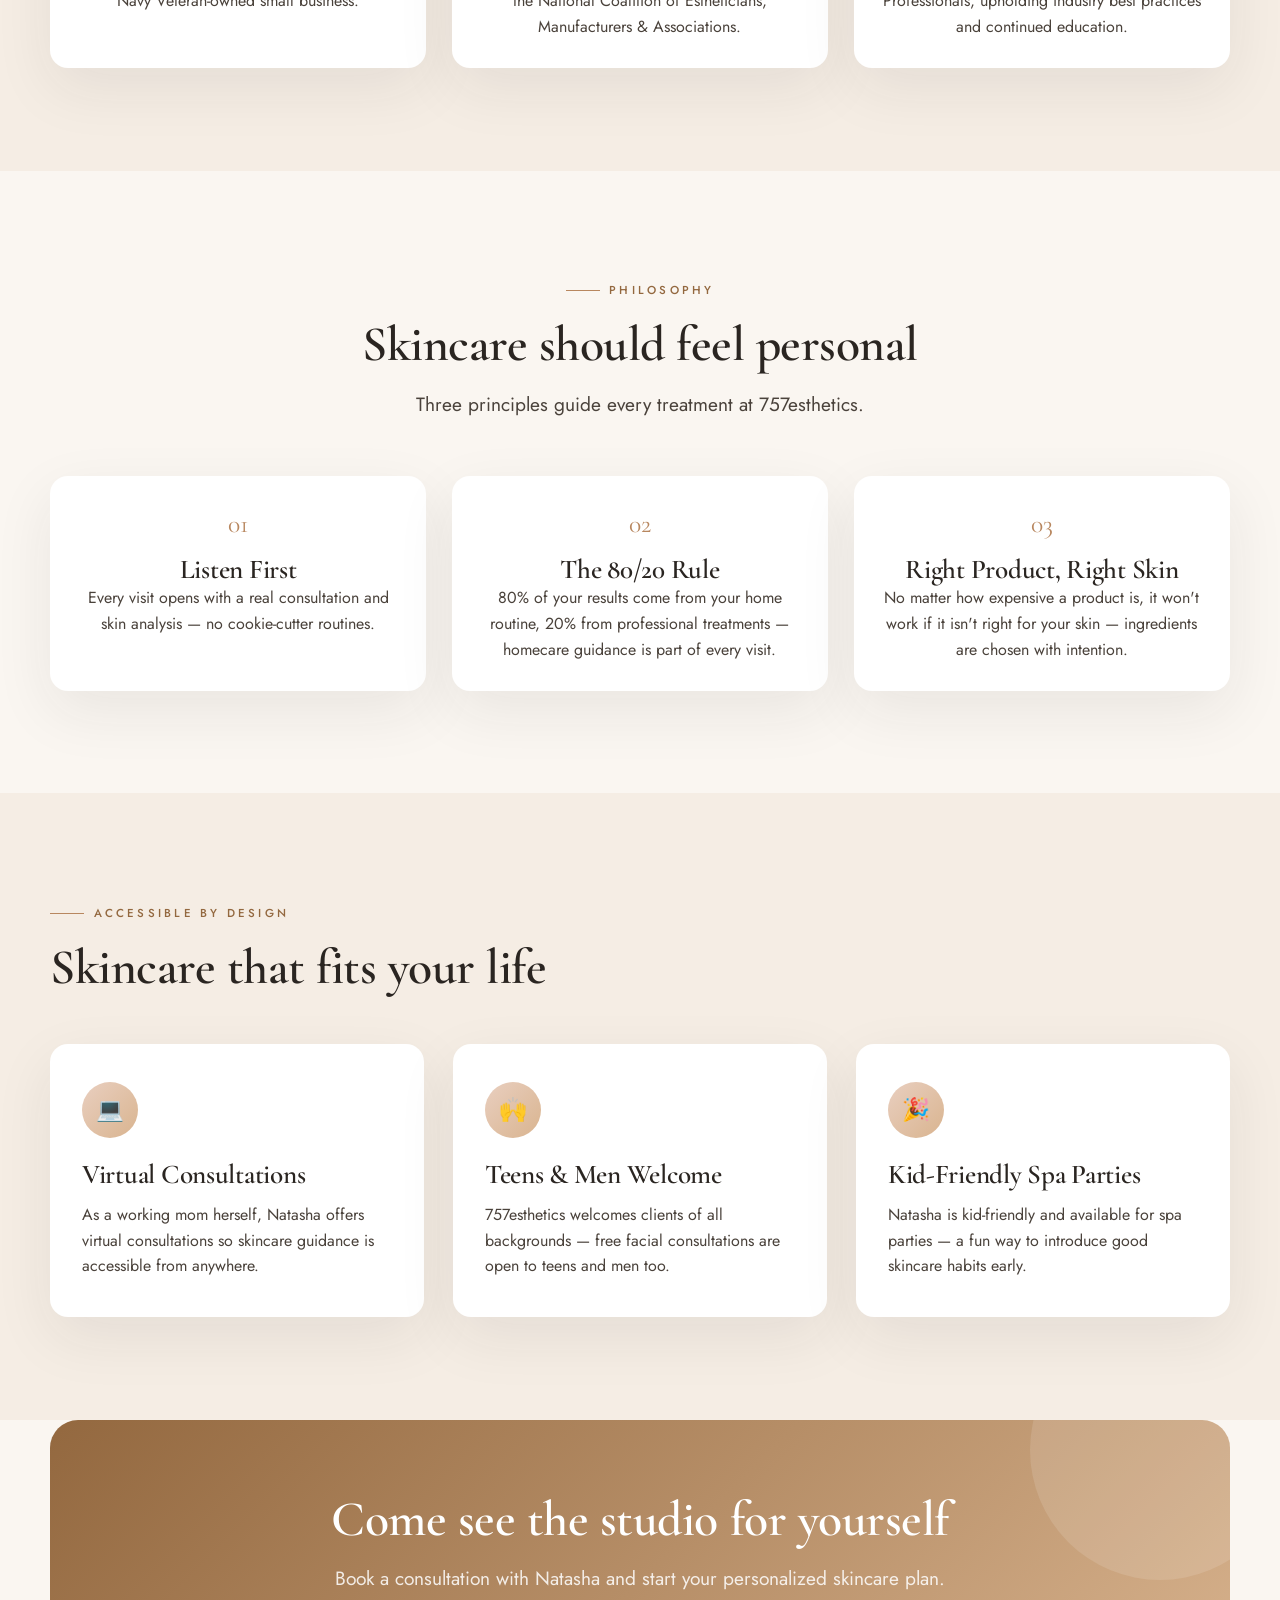
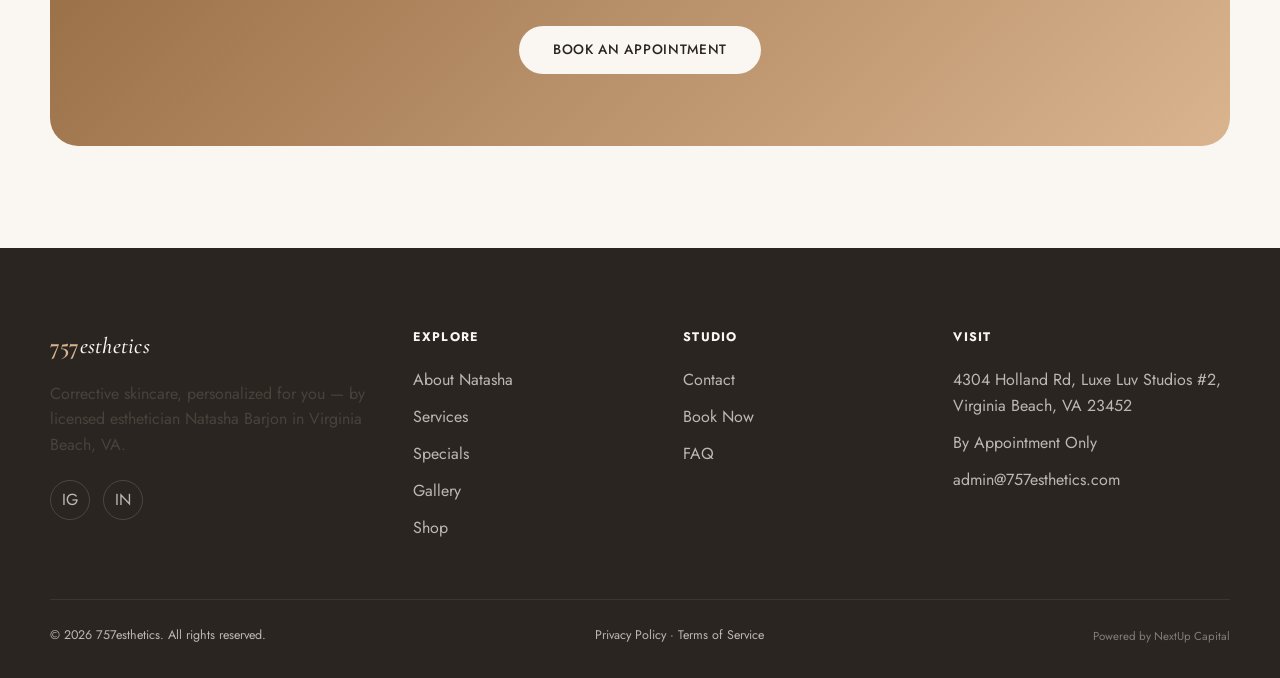
==== commit 67cd2f11: "Add "Powered by NextUp Capital" credit link to every page's footer Co-Authored-By: Claude Sonnet 5 <" ====
--- a/about.html
+++ b/about.html
@@ -228,6 +228,7 @@
     <div class="footer-bottom">
       <span>© <span id="year"></span> 757esthetics. All rights reserved.</span>
       <span><a href="privacy.html">Privacy Policy</a> · <a href="terms.html">Terms of Service</a></span>
+      <span class="powered-by">Powered by <a href="https://nextupcapitalservices.com/" target="_blank" rel="noopener">NextUp Capital</a></span>
     </div>
   </div>
 </footer>
--- a/assets/css/style.css
+++ b/assets/css/style.css
@@ -612,36 +612,24 @@
   transition: transform 0.5s var(--ease), box-shadow 0.5s var(--ease);
 }
 .kit-card:hover { transform: translateY(-10px); box-shadow: var(--shadow-lift); }
-.kit-swatch {
-  position: relative;
+.kit-photo {
   aspect-ratio: 4 / 3;
   display: flex;
   align-items: center;
   justify-content: center;
   overflow: hidden;
-}
-.kit-swatch::after {
-  content: "";
-  position: absolute; inset: 0;
-  background-image: url("data:image/svg+xml,%3Csvg xmlns='http://www.w3.org/2000/svg' width='120' height='120'%3E%3Cfilter id='n'%3E%3CfeTurbulence type='fractalNoise' baseFrequency='0.9' numOctaves='2' stitchTiles='stitch'/%3E%3C/filter%3E%3Crect width='100%25' height='100%25' filter='url(%23n)' opacity='0.05'/%3E%3C/svg%3E");
-  mix-blend-mode: overlay;
-}
-.kit-mono {
-  font-family: var(--ff-display);
-  font-weight: 600;
-  font-size: 1.5rem;
-  letter-spacing: 0.04em;
-  position: relative;
-  z-index: 1;
-}
-.kit-swatch-01 { background: linear-gradient(160deg, var(--ivory), var(--blush)); }
-.kit-swatch-01 .kit-mono { color: rgba(147, 104, 63, 0.45); }
-.kit-swatch-02 { background: linear-gradient(160deg, var(--blush), var(--rose-gold-light)); }
-.kit-swatch-02 .kit-mono { color: rgba(147, 104, 63, 0.5); }
-.kit-swatch-03 { background: linear-gradient(160deg, var(--cream), var(--rose-gold-light)); }
-.kit-swatch-03 .kit-mono { color: rgba(147, 104, 63, 0.5); }
-.kit-swatch-04 { background: linear-gradient(160deg, var(--charcoal-soft), var(--charcoal)); }
-.kit-swatch-04 .kit-mono { color: rgba(250, 246, 241, 0.35); }
+  background: linear-gradient(160deg, var(--ivory), var(--cream));
+  padding: 1.2rem;
+}
+.kit-photo img {
+  max-width: 100%;
+  max-height: 100%;
+  width: auto;
+  height: auto;
+  object-fit: contain;
+  transition: transform 0.6s var(--ease);
+}
+.kit-card:hover .kit-photo img { transform: scale(1.05); }
 .kit-card-body {
   padding: 1.6rem 1.5rem 1.8rem;
   display: flex;
@@ -655,7 +643,13 @@
   color: var(--rose-gold-dark);
   margin-bottom: 0.5rem;
 }
-.kit-card-body h3 { font-size: 1.2rem; margin-bottom: 0.5rem; }
+.kit-card-body h3 { font-size: 1.15rem; margin-bottom: 0.4rem; }
+.kit-price {
+  font-family: var(--ff-display);
+  font-size: 1.15rem;
+  color: var(--rose-gold-dark);
+  margin-bottom: 0.8rem;
+}
 .kit-card-body p { flex: 1; margin-bottom: 1.1rem; }
 .kit-card-body .card-link { margin-top: 0; }
 
@@ -894,6 +888,7 @@
 .footer-social a:hover { background: var(--rose-gold); border-color: var(--rose-gold); }
 .footer-bottom { display:flex; justify-content: space-between; align-items:center; padding-top: 1.6rem; font-size: 0.78rem; flex-wrap: wrap; gap: 1rem; }
 .footer-bottom a:hover { color: var(--rose-gold-light); }
+.powered-by { opacity: 0.6; font-size: 0.72rem; }
 
 /* ---------- Page hero (interior pages) ---------- */
 .page-hero {
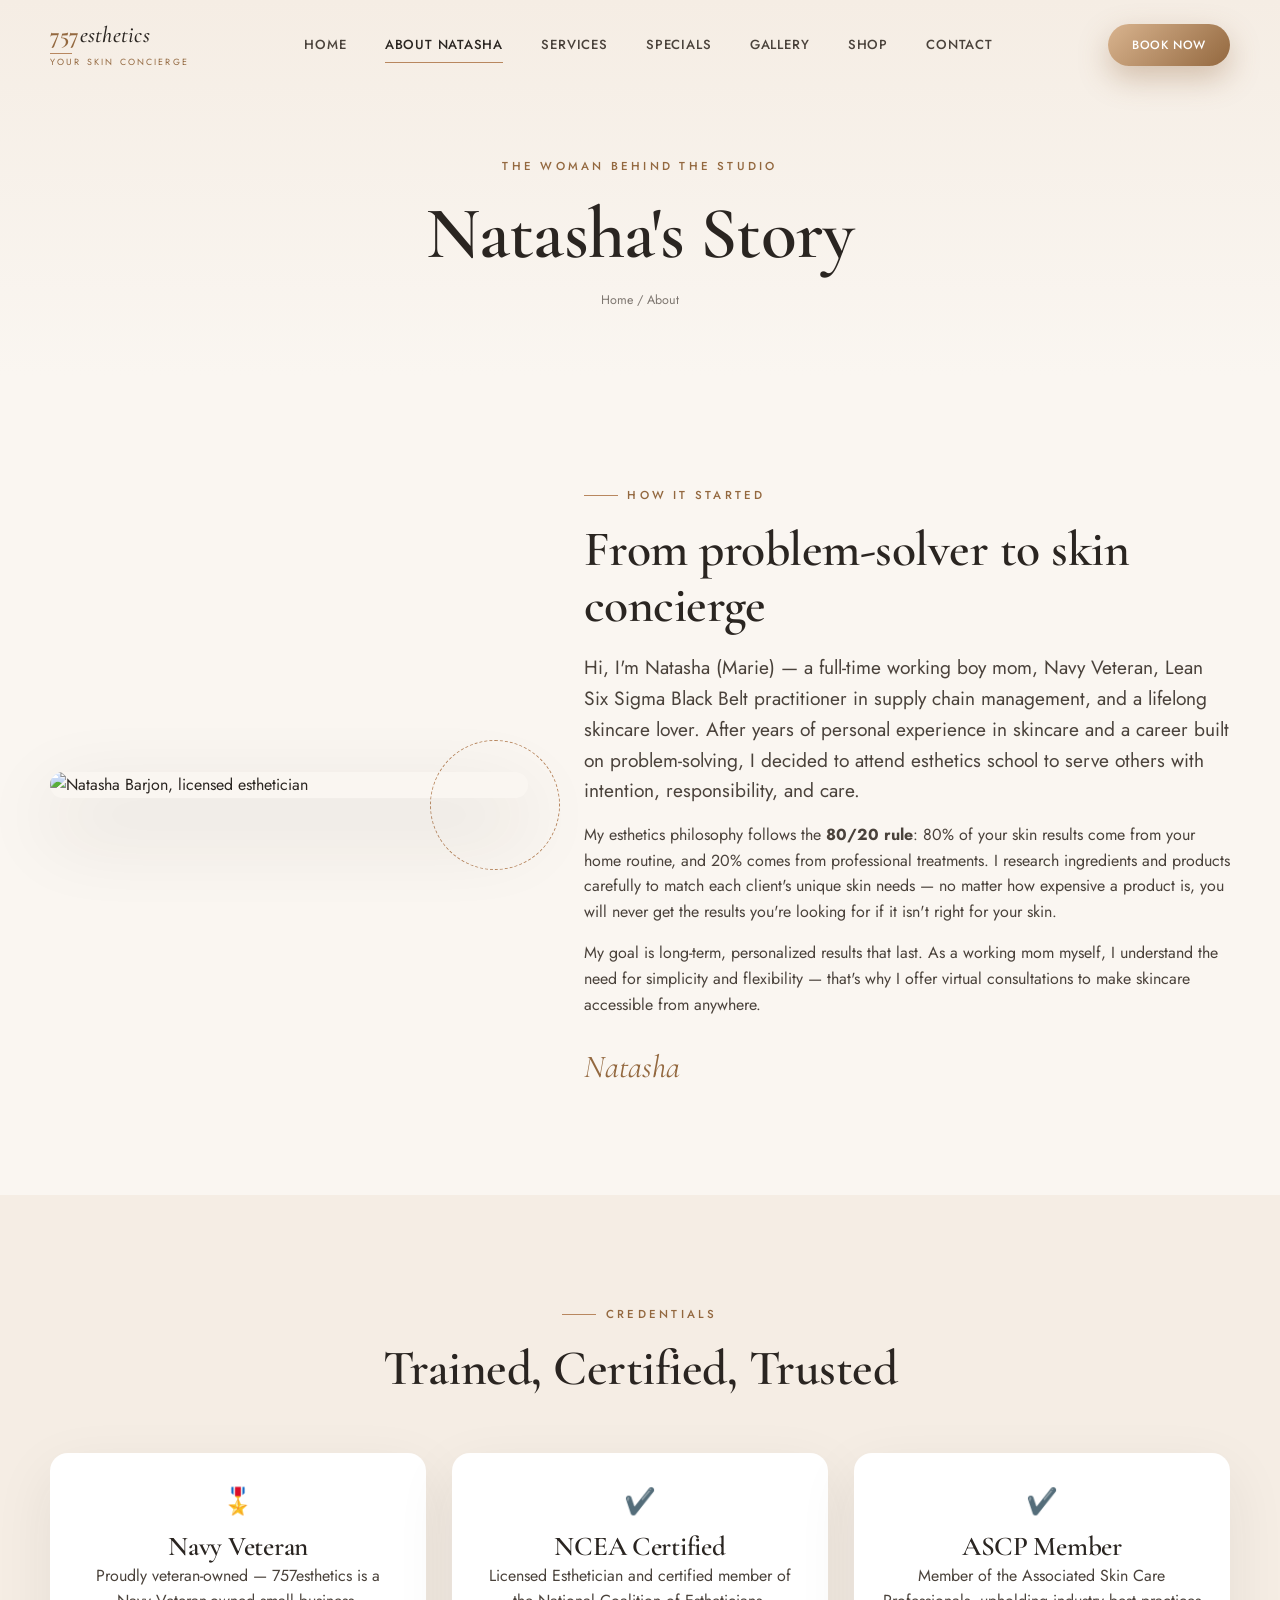
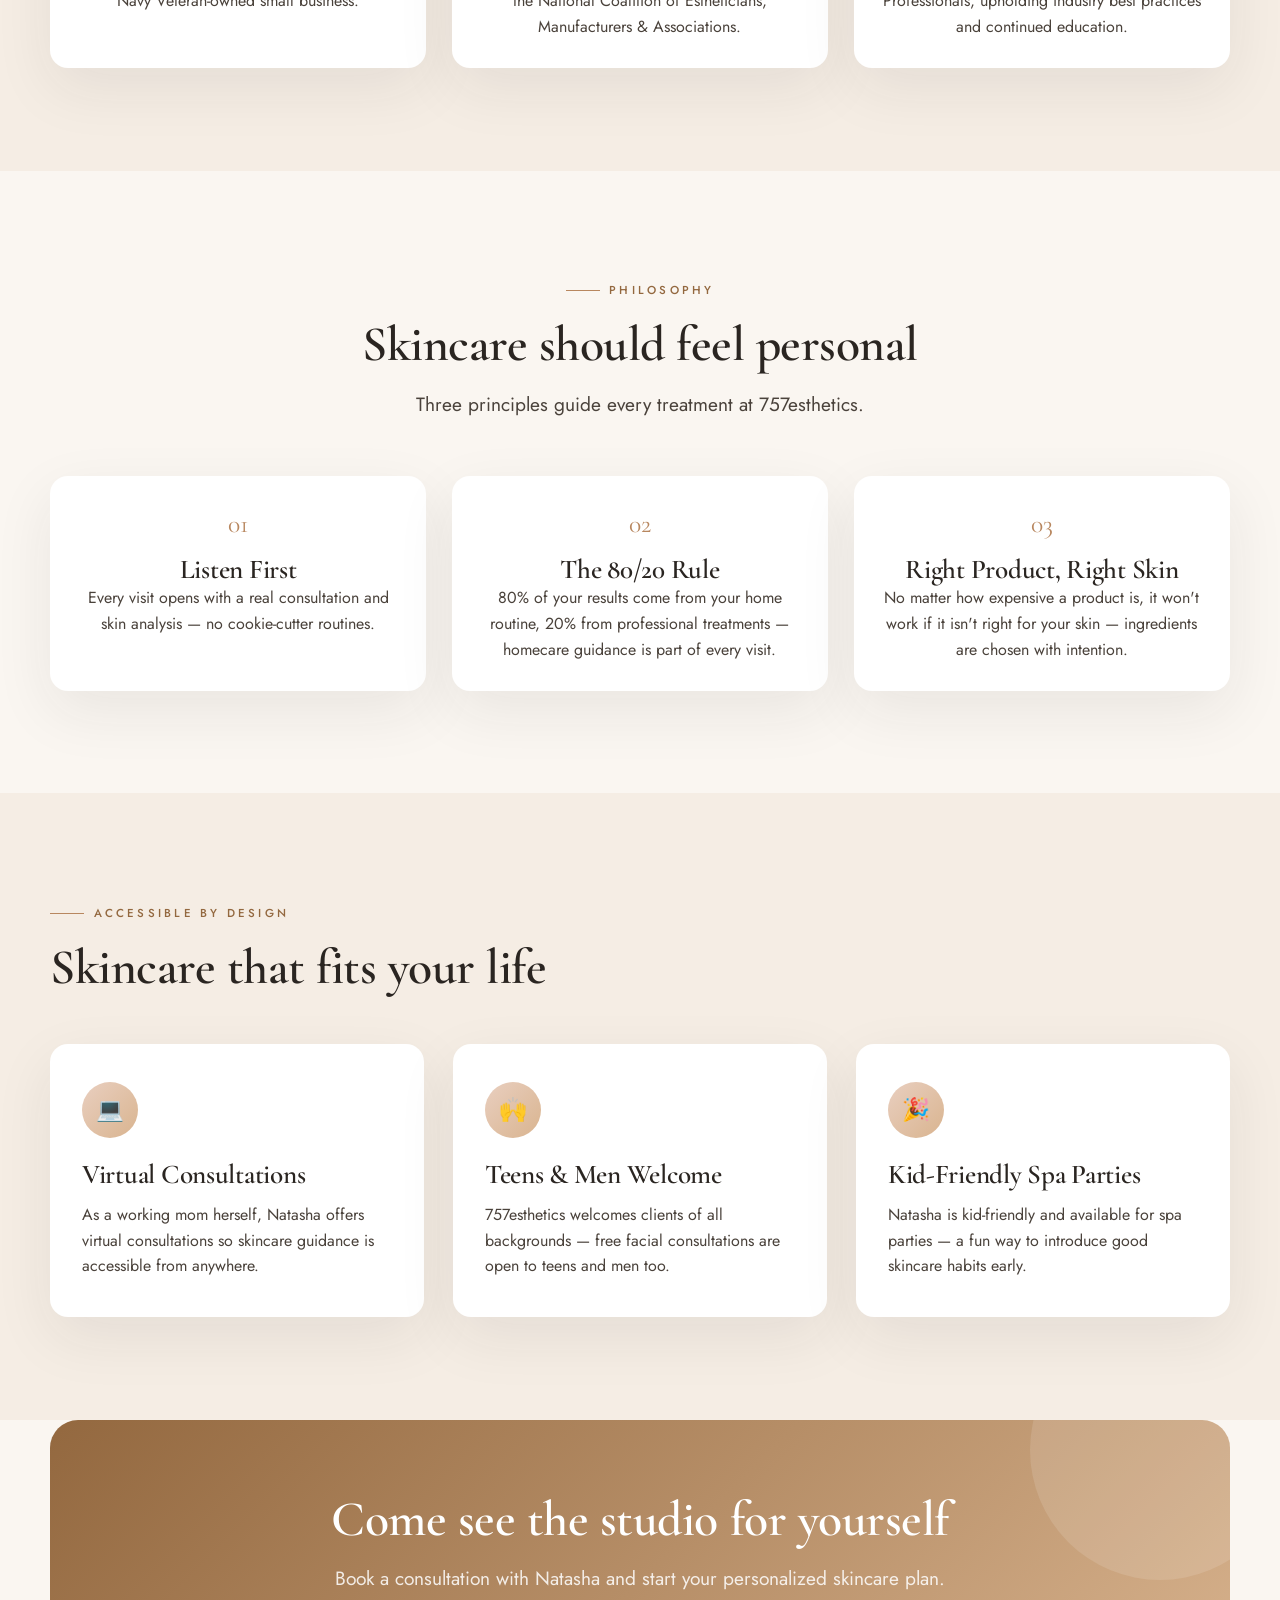
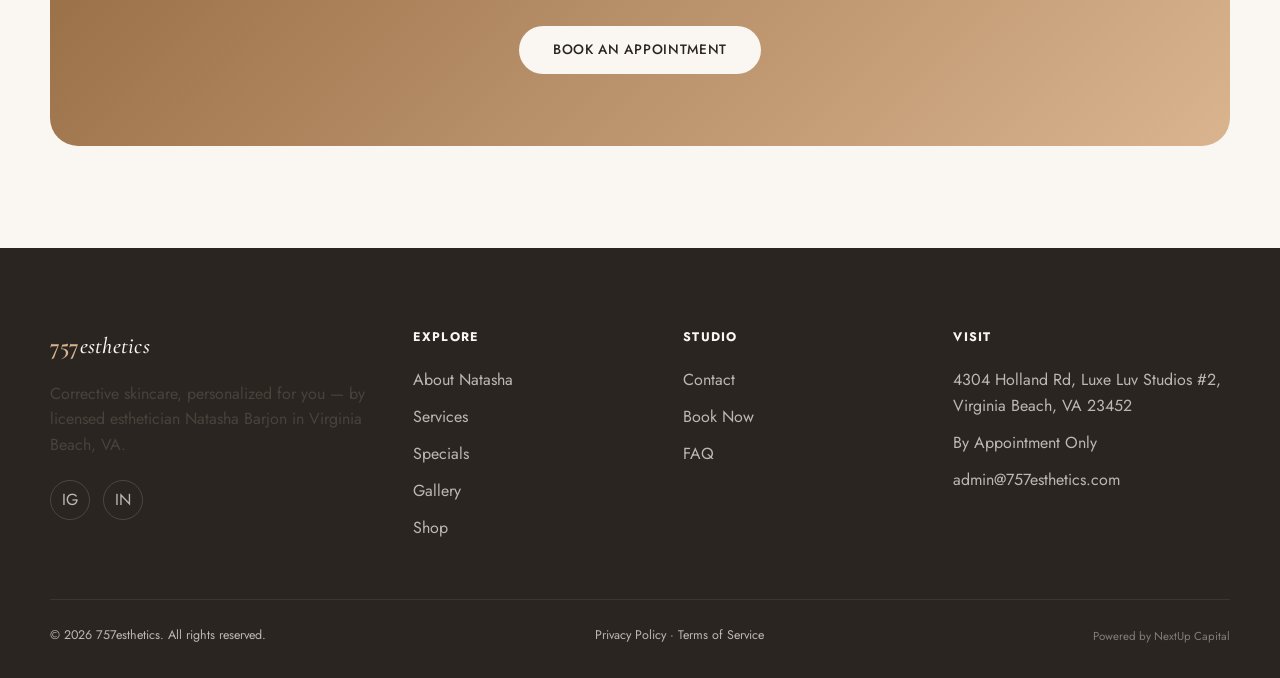
==== commit 2d89fd6a: "Tighten tagline sizing across the full mobile range, add cache-busting The previous fix only tighten" ====
--- a/about.html
+++ b/about.html
@@ -9,7 +9,7 @@
 <link rel="preconnect" href="https://fonts.googleapis.com" />
 <link rel="preconnect" href="https://fonts.gstatic.com" crossorigin />
 <link href="https://fonts.googleapis.com/css2?family=Cormorant+Garamond:ital,wght@0,500;0,600;0,700;1,600&family=Jost:wght@300;400;500;600&display=swap" rel="stylesheet" />
-<link rel="stylesheet" href="assets/css/style.css" />
+<link rel="stylesheet" href="assets/css/style.css?v=1790555516" />
 </head>
 <body>
 
@@ -234,6 +234,7 @@
 </footer>
 
 <script>document.getElementById('year').textContent = new Date().getFullYear();</script>
-<script src="assets/js/main.js"></script>
+<script src="assets/js/config.js?v=1790555516"></script>
+<script src="assets/js/main.js?v=1790555516"></script>
 </body>
 </html>
--- a/assets/css/style.css
+++ b/assets/css/style.css
@@ -169,10 +169,13 @@
   .promo-bar .promo-extra { display: none; }
 }
 
-@media (max-width: 400px) {
+@media (max-width: 480px) {
   .brand-num, .brand-word { font-size: 1.15rem; }
-  .brand-sub { font-size: 0.5rem; letter-spacing: 0.16em; }
+  .brand-sub { font-size: 0.48rem; letter-spacing: 0.1em; }
   .header-actions { gap: 0.35rem; }
+}
+@media (max-width: 360px) {
+  .brand-sub { letter-spacing: 0.05em; }
 }
 .site-header .container {
   display: flex;
@@ -197,6 +200,9 @@
   display: inline-flex;
   align-items: baseline;
   white-space: nowrap;
+  overflow: hidden;
+  text-overflow: ellipsis;
+  max-width: 100%;
 }
 .brand-num {
   font-family: var(--ff-display);
@@ -221,6 +227,9 @@
   color: var(--rose-gold-dark);
   margin-top: 0.3rem;
   white-space: nowrap;
+  overflow: hidden;
+  text-overflow: ellipsis;
+  max-width: 100%;
   position: relative;
   padding-top: 0.3rem;
 }
@@ -928,6 +937,7 @@
 @media (max-width: 860px) {
   .nav-desktop, .header-cta .btn { display: none; }
   .hamburger { display: flex; }
+  .brand-sub { font-size: 0.5rem; letter-spacing: 0.14em; }
   .grid-3, .grid-2 { grid-template-columns: 1fr; }
   .value-list { grid-template-columns: 1fr; }
   .contact-grid { grid-template-columns: 1fr; }
